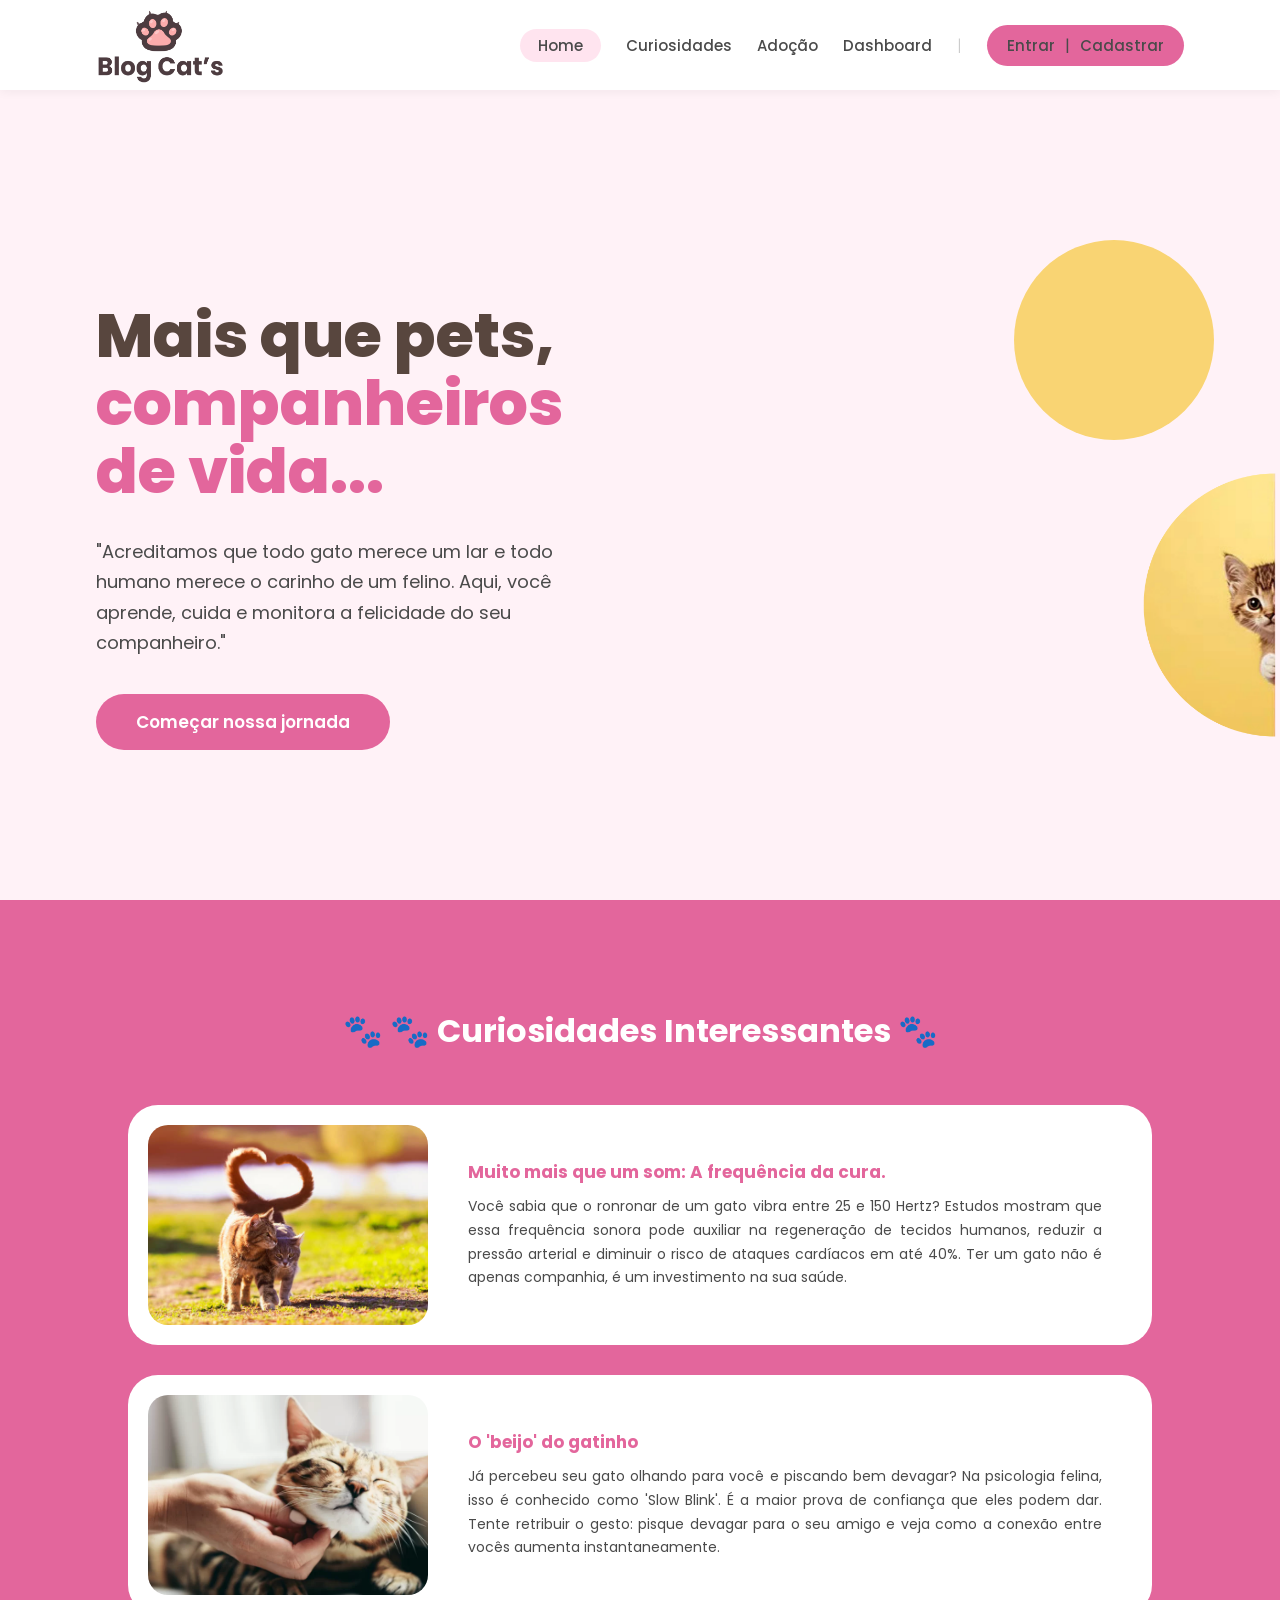
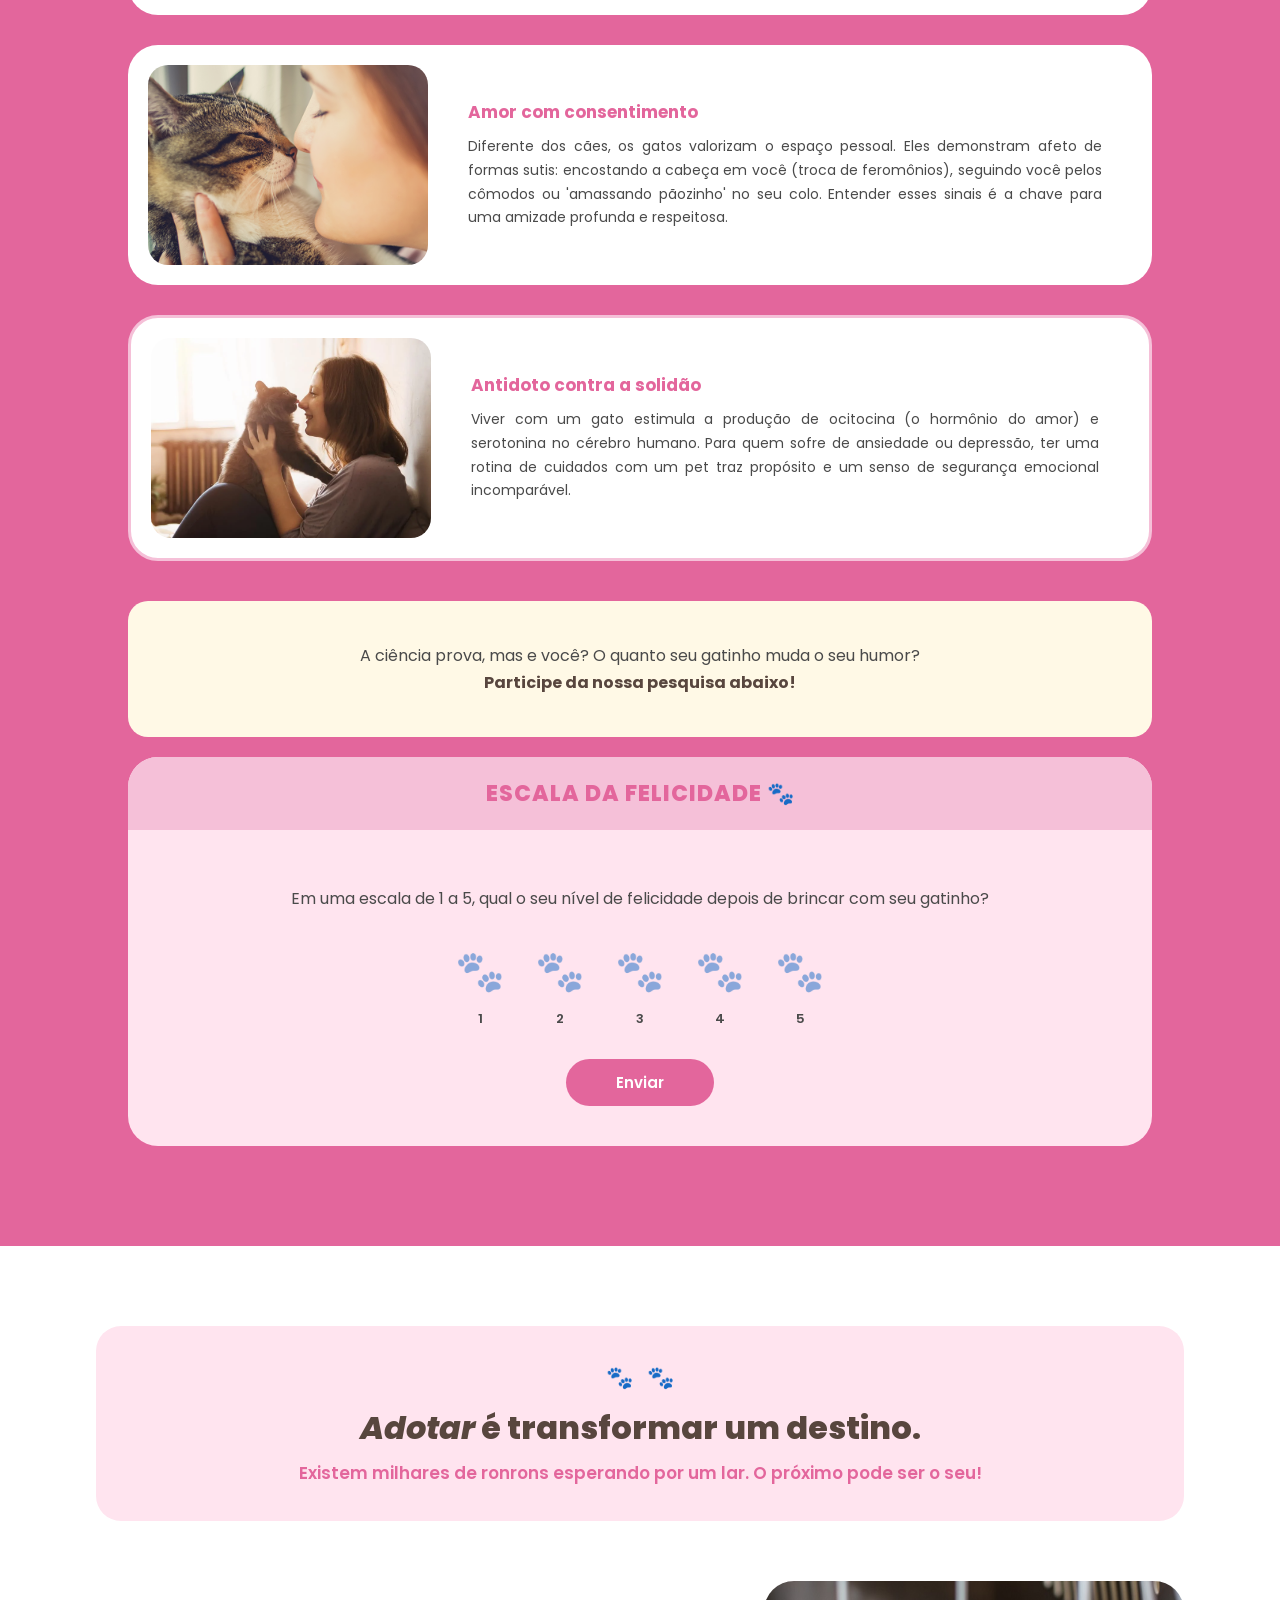
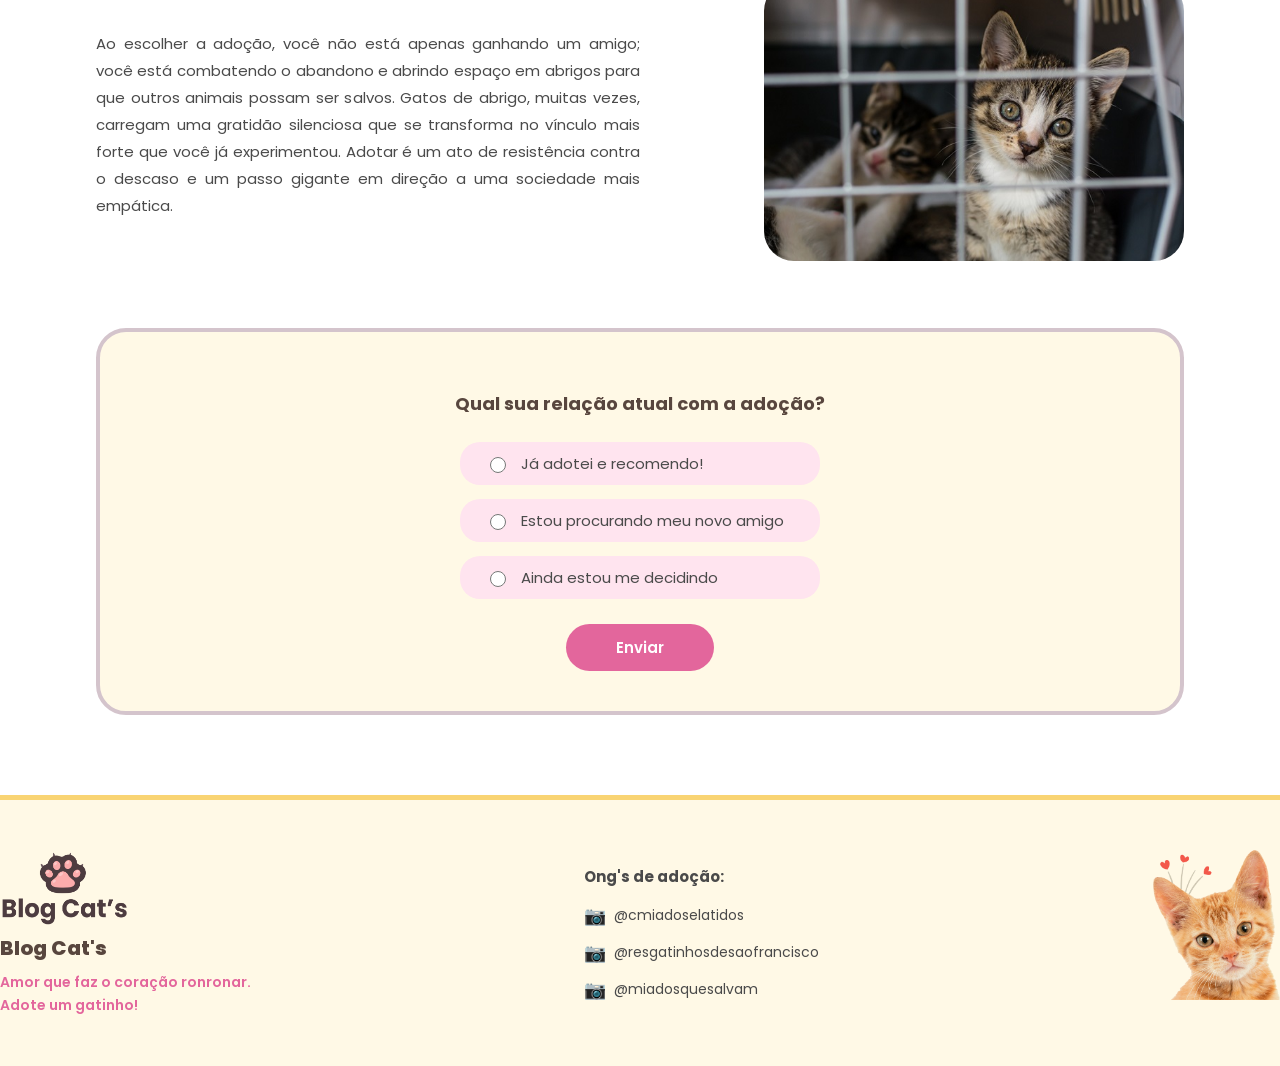
==== public/index.html @ 1c0be002 "Primeira atualização com as páginas funcionando" ====
<!DOCTYPE html>
<html lang="pt-br">
<head>
    <meta charset="UTF-8">
    <meta name="viewport" content="width=device-width, initial-scale=1.0">
    <title>Blog Cat's | Home</title>
    <script src="./js/sessao.js" defer></script>
    <link rel="stylesheet" href="./css/estilo.css">
    <link rel="preconnect" href="https://fonts.googleapis.com">
    <link href="https://fonts.googleapis.com/css2?family=Poppins:wght@300;400;600;800&display=swap" rel="stylesheet">
</head>
<body>

    <div class="header">
        <div class="container">
            <div class="div-logo">
                <img src="./assets/imgs/logo_sem_fundo.png" alt="Logo Patinha" class="logo-img">
                
            </div>
            <ul class="navbar">
                <li><a href="#" class="nav-link ativo">Home</a></li>
                <li><a href="#curiosidades" class="nav-link">Curiosidades</a></li>
                <li><a href="#adocao" class="nav-link">Adoção</a></li>
                <li><a href="dashboard/cards.html">Dashboard</a></li>
                <li class="separador">|</li>
                <li class="btn-grupo-auth">
                    <a href="login.html" class="auth-link">Entrar</a>
                    <span class="auth-divisor">|</span>
                    <a href="cadastro.html" class="auth-link">Cadastrar</a>
                </li>
            </ul>
        </div>
    </div>

    <section class="banner">
        <div class="container main-content">
            <div class="hero-texto">
                <p>Mais que pets, <br><span>companheiros de vida...</span></p>
                <h4>"Acreditamos que todo gato merece um lar e todo humano merece o carinho de um felino. Aqui, você aprende, cuida e monitora a felicidade do seu companheiro."</h4>
                <button class="btn-hero" onclick="window.location.href='cadastro.html'">Começar nossa jornada</button>
            </div>
            <div class="hero-img-container">
                <div class="circulo-amarelo"></div>
                <img src="./assets/imgs/imagem_home.jpg" alt="Gatinho Principal" class="img-gatinho-hero">
                <div class="bolinha-gatinho-pequeno">
                    <img src="./assets/imgs/Design sem nome.png" alt="Gatinho pequeno" class="img-gatinho-pequeno">
                </div>
            </div>
        </div>
    </section>

    <section id="curiosidades" class="section-curiosidades">
        <div class="container-curiosidades">
            <h2 class="titulo-sessao">🐾 🐾 Curiosidades Interessantes 🐾</h2>

            <div class="card-curiosidade">
                <img src="./assets/imgs/istockphoto-1137985887-612x612.jpg" alt="Gato ronronando">
                <div class="texto-card">
                    <h3>Muito mais que um som: A frequência da cura.</h3>
                    <p>Você sabia que o ronronar de um gato vibra entre 25 e 150 Hertz? Estudos mostram que essa frequência sonora pode auxiliar na regeneração de tecidos humanos, reduzir a pressão arterial e diminuir o risco de ataques cardíacos em até 40%. Ter um gato não é apenas companhia, é um investimento na sua saúde.</p>
                </div>
            </div>
            
            <div class="card-curiosidade">
                <img src="./assets/imgs/curiosidades2.webp" alt="Gato piscando devagar">
                <div class="texto-card">
                    <h3>O 'beijo' do gatinho</h3>
                    <p>Já percebeu seu gato olhando para você e piscando bem devagar? Na psicologia felina, isso é conhecido como 'Slow Blink'. É a maior prova de confiança que eles podem dar. Tente retribuir o gesto: pisque devagar para o seu amigo e veja como a conexão entre vocês aumenta instantaneamente.</p>
                </div>
            </div>

            
            <div class="card-curiosidade">
                <img src="./assets/imgs/curiosidades1.png" alt="Gato e pessoa">
                <div class="texto-card">
                    <h3>Amor com consentimento</h3>
                    <p>Diferente dos cães, os gatos valorizam o espaço pessoal. Eles demonstram afeto de formas sutis: encostando a cabeça em você (troca de feromônios), seguindo você pelos cômodos ou 'amassando pãozinho' no seu colo. Entender esses sinais é a chave para uma amizade profunda e respeitosa.</p>
                </div>
            </div>

            <div class="card-curiosidade card-destaque">
                <img src="./assets/imgs/curiosidades3.webp" alt="Pessoa com gato">
                <div class="texto-card">
                    <h3>Antidoto contra a solidão</h3>
                    <p>Viver com um gato estimula a produção de ocitocina (o hormônio do amor) e serotonina no cérebro humano. Para quem sofre de ansiedade ou depressão, ter uma rotina de cuidados com um pet traz propósito e um senso de segurança emocional incomparável.</p>
                </div>
            </div>

            <div class="cta-pesquisa">
                <p>A ciência prova, mas e você? O quanto seu gatinho muda o seu humor?<br>
                <strong>Participe da nossa pesquisa abaixo!</strong></p>
            </div>

            <div class="escala-felicidade">
                <div class="escala-titulo">
                    <h3>ESCALA DA FELICIDADE 🐾</h3>
                </div>
                <div class="escala-corpo">
                    <p>Em uma escala de 1 a 5, qual o seu nível de felicidade depois de brincar com seu gatinho?</p>
                    <div class="patinhas-container">
                        <label class="patinha-label">
                            <input type="radio" name="felicidade" value="1">
                            <span class="patinha-icone">🐾</span>
                            <span class="patinha-num">1</span>
                        </label>
                        <label class="patinha-label">
                            <input type="radio" name="felicidade" value="2">
                            <span class="patinha-icone">🐾</span>
                            <span class="patinha-num">2</span>
                        </label>
                        <label class="patinha-label">
                            <input type="radio" name="felicidade" value="3">
                            <span class="patinha-icone">🐾</span>
                            <span class="patinha-num">3</span>
                        </label>
                        <label class="patinha-label">
                            <input type="radio" name="felicidade" value="4">
                            <span class="patinha-icone">🐾</span>
                            <span class="patinha-num">4</span>
                        </label>
                        <label class="patinha-label">
                            <input type="radio" name="felicidade" value="5">
                            <span class="patinha-icone">🐾</span>
                            <span class="patinha-num">5</span>
                        </label>
                    </div>
                    <button class="btn-enviar">Enviar</button>
                </div>
            </div>

        </div>
    </section>

    <!-- ===== ADOÇÃO ===== -->
    <section id="adocao" class="section-adocao">

        <!-- Box título destaque -->
        <div class="container">
            <div class="box-titulo-adocao">
                <span class="patinha-deco">🐾</span>
                <span class="patinha-deco">🐾</span>
                <h2><em>Adotar</em> é transformar um destino.</h2>
                <p class="subtitulo-adocao">Existem milhares de ronrons esperando por um lar. O próximo pode ser o seu!</p>
            </div>
        </div>

        <!-- Texto + Imagem -->
        <div class="container adocao-flex">
            <div class="texto-adocao">
                <p class="desc-adocao">Ao escolher a adoção, você não está apenas ganhando um amigo; você está combatendo o abandono e abrindo espaço em abrigos para que outros animais possam ser salvos. Gatos de abrigo, muitas vezes, carregam uma gratidão silenciosa que se transforma no vínculo mais forte que você já experimentou. Adotar é um ato de resistência contra o descaso e um passo gigante em direção a uma sociedade mais empática.</p>
            </div>
            <div class="img-adocao">
                <img src="./assets/imgs/img_adocao.jpg" alt="Gatos para adoção">
            </div>
        </div>

        <!-- Box Pesquisa -->
        <div class="container">
            <div class="box-pesquisa">
                <h3>Qual sua relação atual com a adoção?</h3>
                <div class="opcoes-pesquisa">
                    <label><input type="radio" name="adocao" value="ja_adotei"> Já adotei e recomendo!</label>
                    <label><input type="radio" name="adocao" value="procurando"> Estou procurando meu novo amigo</label>
                    <label><input type="radio" name="adocao" value="decidindo"> Ainda estou me decidindo</label>
                </div>
                <button class="btn-enviar">Enviar</button>
            </div>
        </div>

    </section>

    <!-- ===== FOOTER ===== -->
    <footer class="footer">
        <div class="container footer-content">
            <div class="footer-logo">
                <img src="./assets/imgs/logo_sem_fundo.png" alt="Logo Patinha" class="logo-img">
                <h1 class="titulo">Blog Cat's</h1>
                <p class="footer-slogan">Amor que faz o coração ronronar.<br>Adote um gatinho!</p>
            </div>
            <div class="footer-social">
                <p><strong>Ong's de adoção:</strong></p>
                <ul>
                    <li>
                        <span class="icone-ig">📷</span>
                        <a href="#">@cmiadoselatidos</a>
                    </li>
                    <li>
                        <span class="icone-ig">📷</span>
                        <a href="#">@resgatinhosdesaofrancisco</a>
                    </li>
                    <li>
                        <span class="icone-ig">📷</span>
                        <a href="#">@miadosquesalvam</a>
                    </li>
                </ul>
            </div>
            <div class="footer-gato">
                <img src="./assets/imgs/img_footer.webp" alt="Gatinho no footer" class="img-footer-gato">
            </div>
        </div>
    </footer>

    <!-- Script: destaca o item ativo da navbar conforme o scroll -->
    <script>
        const navLinks = document.querySelectorAll('.nav-link');

        // Seções monitoradas
        const secoes = [
            { id: 'curiosidades', link: navLinks[1] },
            { id: 'adocao',       link: navLinks[2] },
        ];

        function atualizarNavAtivo() {
            const scrollY = window.scrollY;
            let ativoAtual = navLinks[0]; // padrão: Home

            secoes.forEach(({ id, link }) => {
                const secao = document.getElementById(id);
                if (secao && scrollY >= secao.offsetTop - 120) {
                    ativoAtual = link;
                }
            });

            navLinks.forEach(link => link.classList.remove('ativo'));
            ativoAtual.classList.add('ativo');
        }

        window.addEventListener('scroll', atualizarNavAtivo);
        atualizarNavAtivo(); // executa ao carregar a página
    </script>

</body>
</html>
---- public/css/estilo.css ----
:root {
    --rosa-forte: #e3669c;
    --rosa-suave: #ffe4ef;
    --rosa-leve: #fff2f7;
    --rosa-medio: #f5c0d8;
    --amarelo: #f9d473;
    --amarelo-suave: #fff9e6;
    --marrom: #58463e;
    --texto: #4a4a4a;
    --branco: #ffffff;
}

* {
    box-sizing: border-box;
}

body {
    margin: 0;
    padding: 0;
    font-family: 'Poppins', sans-serif;
    color: var(--texto);
    background-color: var(--rosa-medio);
    scroll-behavior: smooth;
}

/* ===== CONTAINER ===== */
.container {
    width: 85%;
    margin: auto;
    display: flex;
    justify-content: space-between;
    align-items: center;
}

/* ===== HEADER ===== */
.header {
    background-color: var(--branco);
    height: 90px;
    box-shadow: 0 2px 10px rgba(0, 0, 0, 0.05);
    position: sticky;
    top: 0;
    z-index: 1000;
    display: flex;
    align-items: center;
}

.div-logo {
    display: flex;
    align-items: center;
    gap: 12px;
}

.logo-img {
    height: 75px;
    width: 130px;
}

.titulo {
    color: var(--marrom);
    font-weight: 800;
    font-size: 22px;
    margin: 0;
}

/* Navbar */
.navbar {
    display: flex;
    list-style: none;
    gap: 25px;
    align-items: center;
    margin: 0;
    padding: 0;
}

.navbar a {
    text-decoration: none;
    color: var(--texto);
    font-weight: 500;
    font-size: 15px;
    transition: color 0.2s;
}

.navbar a:hover {
    color: var(--rosa-forte);
}

/* Item ativo (Home) */
.navbar li.agora a,
.navbar li a.ativo {
    background-color: var(--rosa-suave);
    color: var(--texto);
    padding: 6px 18px;
    border-radius: 20px;
}

/* Separador | */
.navbar li.separador {
    color: #ccc;
    font-weight: 300;
}

/* Separador | */
.navbar li.separador {
    color: #ccc;
    font-weight: 300;
}

/* Grupo Entrar | Cadastrar — pílula rosa */
.btn-grupo-auth {
    display: flex;
    align-items: center;
    background-color: var(--rosa-forte);
    border-radius: 25px;
    padding: 8px 20px;
    gap: 10px;
}

/* Botão Cadastrar-se */
.navbar .btn-nav a {
    background-color: var(--rosa-forte);
    color: var(--branco) !important;
    padding: 8px 20px;
    border-radius: 20px;
    font-weight: 600;
    transition: background-color 0.2s;
}

.navbar .btn-nav a:hover {
    background-color: #cf4f88;
}

/* ===== HERO / BANNER ===== */
.banner {
    background-color: var(--rosa-leve);
    min-height: 90vh;
    display: flex;
    align-items: center;
    overflow: visible;
    position: relative;
    overflow-x: hidden;
    position: relative;
}

.main-content {
    gap: 40px;
}

.hero-texto {
    width: 50%;
}

.hero-texto p {
    font-size: 62px;
    font-weight: 800;
    line-height: 1.1;
    color: var(--marrom);
    margin-bottom: 30px;
    
}

.hero-texto span {
    color: var(--rosa-forte);
}

.hero-texto h4 {
    font-weight: 400;
    font-size: 18px;
    line-height: 1.7;
    color: var(--texto);
    margin-bottom: 35px;
}

.btn-hero {
    background-color: var(--rosa-forte);
    color: var(--branco);
    border: none;
    padding: 15px 40px;
    border-radius: 50px;
    font-size: 17px;
    font-weight: 600;
    cursor: pointer;
    font-family: 'Poppins', sans-serif;
    transition: background-color 0.2s, transform 0.2s;
}

.btn-hero:hover {
    background-color: #cf4f88;
    transform: scale(1.03);
}

/* Imagem Hero */
.hero-img-container {
    position: relative;
    width: 70%;
    display: flex;
    justify-content: center;
    align-items: center;
    height: 520px;
    position: relative;
    /* Permite que o gatinho "vaze" para fora do container mas fique preso à borda da tela */
    overflow: visible;
}

/* Foto principal: sem borda, circular */
.img-gatinho-hero {
    width: 500px;
    height: 500px;
    object-fit: cover;
    border-radius: 50%;
    border: none;
    position: relative;
    z-index: 2;
}

/* Círculo amarelo ATRÁS da foto principal */
.circulo-amarelo {
    position: absolute;
    width: 200px;
    height: 200px;
    background-color: var(--amarelo);
    border-radius: 50%;
    /* levemente deslocado para direita/cima para aparecer atrás */
    right: -30px;
    top: 5px;
    z-index: 1;
}

/* Bolinha pequena com o segundo gatinho — canto inferior direito */
.bolinha-gatinho-pequeno {
    position: absolute;
    width: 280px;
    height: 280px;
    overflow: hidden;
    bottom: 10px;
    /* Move metade da largura para fora para criar o efeito meia-lua */
    right: -100px; 
    z-index: 3;
    /* Remova box-shadow e border para evitar que a moldura apareça no corte */
    box-shadow: none; 
}

.img-gatinho-pequeno {
    width: 100%;
    height: 100%;
    /* Garante que a imagem preencha todo o espaço da div */
    object-fit: cover; 
    /* Ajusta a posição da imagem para a esquerda para o rosto do gato aparecer no semicírculo */
    object-position: left center; 
}

/* ===== CURIOSIDADES ===== */
.section-curiosidades {
    padding: 80px 0;
    background-color: var(--rosa-forte);
}

.container-curiosidades {
    width: 80%;
    margin: auto;
}

.titulo-sessao {
    text-align: center;
    color: var(--branco);
    font-size: 32px;
    font-weight: 700;
    margin-bottom: 50px;
}

/* Cards de curiosidade */
.card-curiosidade {
    background: var(--branco);
    border-radius: 30px;
    display: flex;
    align-items: center;
    gap: 0;
    margin-bottom: 30px;
    overflow: hidden;
    padding: 20px;
    gap: 10px;
}

/* Card com borda de destaque (Antidoto) */
.card-destaque {
    border: 3px solid var(--rosa-medio);
}

.card-curiosidade img {
    width: 280px;
    height: 200px;
    border-radius: 20px;
    object-fit: cover;
    flex-shrink: 0;
}

.texto-card {
    padding: 10px 30px;
}

.texto-card h3 {
    color: var(--rosa-forte);
    font-size: 17px;
    margin-top: 0;
    margin-bottom: 10px;
}

.texto-card p {
    font-size: 14px;
    line-height: 1.7;
    text-align: justify;
    margin: 0;
}

/* CTA Pesquisa */
.cta-pesquisa {
    background-color: var(--amarelo-suave);
    border-radius: 20px;
    padding: 25px 40px;
    text-align: center;
    margin: 40px 0 20px;
    font-size: 16px;
    line-height: 1.7;
    color: var(--texto);
}

.cta-pesquisa strong {
    color: var(--marrom);
}

/* Escala da Felicidade */
.escala-felicidade {
    background-color: var(--rosa-suave);
    border-radius: 30px;
    overflow: hidden;
    margin-bottom: 20px;
}

.escala-titulo {
    background-color: var(--rosa-medio);
    padding: 20px;
    text-align: center;
}

.escala-titulo h3 {
    margin: 0;
    font-size: 22px;
    font-weight: 800;
    color: var(--rosa-forte);
    letter-spacing: 1px;
}

.escala-corpo {
    padding: 40px;
    text-align: center;
}

.escala-corpo p {
    font-size: 16px;
    margin-bottom: 30px;
    color: var(--texto);
}

/* Patinhas de votação */
.patinhas-container {
    display: flex;
    justify-content: center;
    gap: 30px;
    margin-bottom: 30px;
}

.patinha-label {
    display: flex;
    flex-direction: column;
    align-items: center;
    cursor: pointer;
    gap: 8px;
}

.patinha-label input[type="radio"] {
    display: none;
}

.patinha-icone {
    font-size: 40px;
    opacity: 0.5;
    transition: opacity 0.2s, transform 0.2s;
}

.patinha-label input[type="radio"]:checked + .patinha-icone {
    opacity: 1;
    transform: scale(1.2);
}

.patinha-label:hover .patinha-icone {
    opacity: 0.85;
    transform: scale(1.1);
}

.patinha-num {
    font-size: 13px;
    font-weight: 600;
    color: var(--texto);
}

/* ===== BOTÃO ENVIAR (geral) ===== */
.btn-enviar {
    background-color: var(--rosa-forte);
    color: var(--branco);
    border: none;
    padding: 12px 50px;
    border-radius: 25px;
    font-weight: 600;
    font-size: 15px;
    font-family: 'Poppins', sans-serif;
    cursor: pointer;
    transition: background-color 0.2s, transform 0.2s;
}

.btn-enviar:hover {
    background-color: #cf4f88;
    transform: scale(1.03);
}

/* ===== ADOÇÃO ===== */
.section-adocao {
    padding: 80px 0;
    background-color: var(--branco);
}

/* Box título destaque */
.box-titulo-adocao {
    background-color: var(--rosa-suave);
    border-radius: 25px;
    padding: 35px 50px;
    text-align: center;
    width: 100%;
    margin-bottom: 60px;
    position: relative;
}

.patinha-deco {
    font-size: 22px;
    margin: 0 5px;
}

.box-titulo-adocao h2 {
    font-size: 32px;
    font-weight: 800;
    color: var(--marrom);
    margin: 10px 0 8px;
}

.box-titulo-adocao h2 em {
    font-style: italic;
}

.subtitulo-adocao {
    color: var(--rosa-forte);
    font-weight: 600;
    font-size: 17px;
    margin: 0;
}

/* Flex texto + imagem */
.adocao-flex {
    gap: 60px;
    margin-bottom: 60px;
    align-items: center;
}

.texto-adocao {
    width: 50%;
}

.desc-adocao {
    font-size: 15px;
    line-height: 1.8;
    text-align: justify;
    margin: 0;
}

.img-adocao img {
    width: 420px;
    border-radius: 30px;
    object-fit: cover;
}

/* Box pesquisa (Qual sua relação com adoção) */
.box-pesquisa {
    background-color: var(--amarelo-suave);
    border: 4px solid #d4c4cc;
    border-radius: 30px;
    padding: 40px 60px;
    width: 100%;
    text-align: center;
}

.box-pesquisa h3 {
    font-size: 18px;
    font-weight: 700;
    color: var(--marrom);
    margin-bottom: 25px;
}

.opcoes-pesquisa {
    display: flex;
    flex-direction: column;
    align-items: flex-start;
    width: fit-content;
    margin: 0 auto 25px;
    gap: 14px;
}

.opcoes-pesquisa label {
    display: flex;
    align-items: center;
    gap: 12px;
    font-size: 15px;
    cursor: pointer;
    background-color: var(--rosa-suave);
    padding: 10px 25px;
    border-radius: 20px;
    width: 360px;
    transition: background-color 0.2s;
}

.opcoes-pesquisa label:hover {
    background-color: var(--rosa-medio);
}

.opcoes-pesquisa input[type="radio"] {
    accent-color: var(--rosa-forte);
    width: 16px;
    height: 16px;
}

/* ===== FOOTER ===== */
.footer {
    background-color: var(--amarelo-suave);
    padding: 50px 0;
    border-top: 5px solid var(--amarelo);
}

.footer-content {
    align-items: flex-start;
    gap: 40px;
    width: 100%;
}

.footer-logo {
    display: flex;
    flex-direction: column;
    gap: 8px;
}

.footer-logo .titulo {
    font-size: 20px;
}

.footer-slogan {
    color: var(--rosa-forte);
    font-weight: 600;
    font-size: 14px;
    margin: 0;
    line-height: 1.6;
}

.footer-social p {
    font-weight: 700;
    margin-bottom: 14px;
    font-size: 15px;
}

.footer-social ul {
    list-style: none;
    padding: 0;
    margin: 0;
    display: flex;
    flex-direction: column;
    gap: 10px;
}

.footer-social ul li {
    display: flex;
    align-items: center;
    gap: 8px;
    font-size: 14px;
}

.footer-social ul li a {
    text-decoration: none;
    color: var(--texto);
    transition: color 0.2s;
}

.footer-social ul li a:hover {
    color: var(--rosa-forte);
}

.icone-ig {
    font-size: 18px;
}

/* Imagem do gatinho no footer */
.footer-gato {
    display: flex;
    align-items: flex-end;
}

.img-footer-gato {
    height: 150px;
    object-fit: contain;
}



/* ===== ESTILIZAÇÃO LOGIN / CADASTRO ===== */

.body-auth {
    background-image: linear-gradient(rgba(0, 0, 0, 0.3), rgba(0, 0, 0, 0.3)), url('../assets/imgs/fundo_cadastro.png'); /* Sua imagem de fundo com patinhas */
    background-size: cover;
    display: flex;
    justify-content: center;
    align-items: center;
    min-height: 100vh;
}

.card-auth {
    background-color: rgba(255, 255, 255, 0.95);
    width: 600px;
    padding: 40px;
    border-radius: 40px;
    box-shadow: 0 10px 25px rgba(0,0,0,0.1);
    text-align: center;
}

.logo-auth {
    display: flex;
    flex-direction: column;
    align-items: center;
    gap: 5px;
    margin-bottom: 20px;
}

.logo-auth img { 
    height: 90px;
    width: 150px; 
}
.logo-auth h1 { font-size: 20px; color: var(--marrom); margin: 0; }

.card-auth h2 {
    color: var (--marrom);
    font-size: 29px;
    margin-bottom: 30px;
}

.formulario {
    display: flex;
    flex-direction: column;
    gap: 15px;
    text-align: left;
}

.campo {
    display: flex;
    flex-direction: column;
    gap: 5px;
}

.campo span {
    font-weight: 600;
    color: var(--marrom);
    margin-left: 10px;
}

.campo input {
    background-color: var(--rosa-suave);
    border: none;
    padding: 12px 20px;
    border-radius: 15px;
    font-family: 'Poppins', sans-serif;
    outline: none;
}

.linha-dupla {
    display: flex;
    gap: 20px;
}

.linha-dupla .campo { width: 50%; }

.pergunta-pet {
    margin-top: 20px;
    display: flex;
    justify-content: space-between;
    align-items: center;
    background-color: var(--branco);
    padding: 10px 20px;
    border-radius: 20px;
}

.opcoes-radio {
    display: flex;
    gap: 20px;
}

.opcoes-radio label {
    cursor: pointer;
    display: flex;
    align-items: center;
    gap: 5px;
}

.acoes-auth {
    margin-top: 30px;
}

.acoes-auth a {
    color: var(--marrom);
    font-weight: 600;
    text-decoration: underline;
}


/* Posicionamento dos botões lado a lado */
.botoes-fluxo {
    display: flex;
    justify-content: center;
    align-items: center;
    gap: 15px;
    margin-bottom: 15px;
}

/* Estilo do botão voltar */
.btn-voltar {
    background-color: var(--rosa-medio);
    color: var(--marrom);
    border: none;
    padding: 12px 30px;
    border-radius: 25px;
    font-weight: 600;
    cursor: pointer;
    font-family: 'Poppins', sans-serif;
    transition: 0.2s;
}

.btn-voltar:hover {
    background-color: var(--rosa-suave);
}

#etapa_pet .formulario {
    position: relative;
    padding-bottom: 20px; /* Espaço extra no final para não embolar com botões */
}


/* ===== LOGIN ===== */

.body-login {
    min-height: 100vh;
    background-image: linear-gradient(rgba(0, 0, 0, 0.2), rgba(0, 0, 0, 0.2)), url('../assets/imgs/fundo_login2.jpg'); /* Sua imagem de fundo com patinhas */
    background-size: cover;
    background-position: center;
    display: flex;
    align-items: center;
}

/* CONTAINER */
.container-login {
    width: 100%;
    display: flex;
    justify-content: flex-end;
    padding-right: 130px;
}

/* CARD LOGIN */
.card-login {
    width: 480px;
    background-color: var(--rosa-leve);
    border-radius: 30px;
    padding: 40px;
    display: flex;
    flex-direction: column;
    gap: 15px;
    margin-top: 8px;

}

/* TÍTULO */
.card-login h2 {
    color: var(--marrom);
    font-size: 34px;
    font-weight: 700; 
    text-align: center;
    margin-top: 4px;
}

/* BOTÃO */
.btn-login {
    width: 200px;
    height: 55px;
    border: none;
    border-radius: 18px;
    background-color: var(--rosa-forte);
    color: white;
    font-size: 22px;
    font-weight: 600;
    cursor: pointer;
    align-self: center;
    margin-top: 10px;
    transition: 0.3s;
}

.btn-login:hover {
    transform: scale(1.05);
}

/* MENSAGEM */
#mensagem {
    text-align: center;
    font-size: 16px;
    font-weight: 500;
}
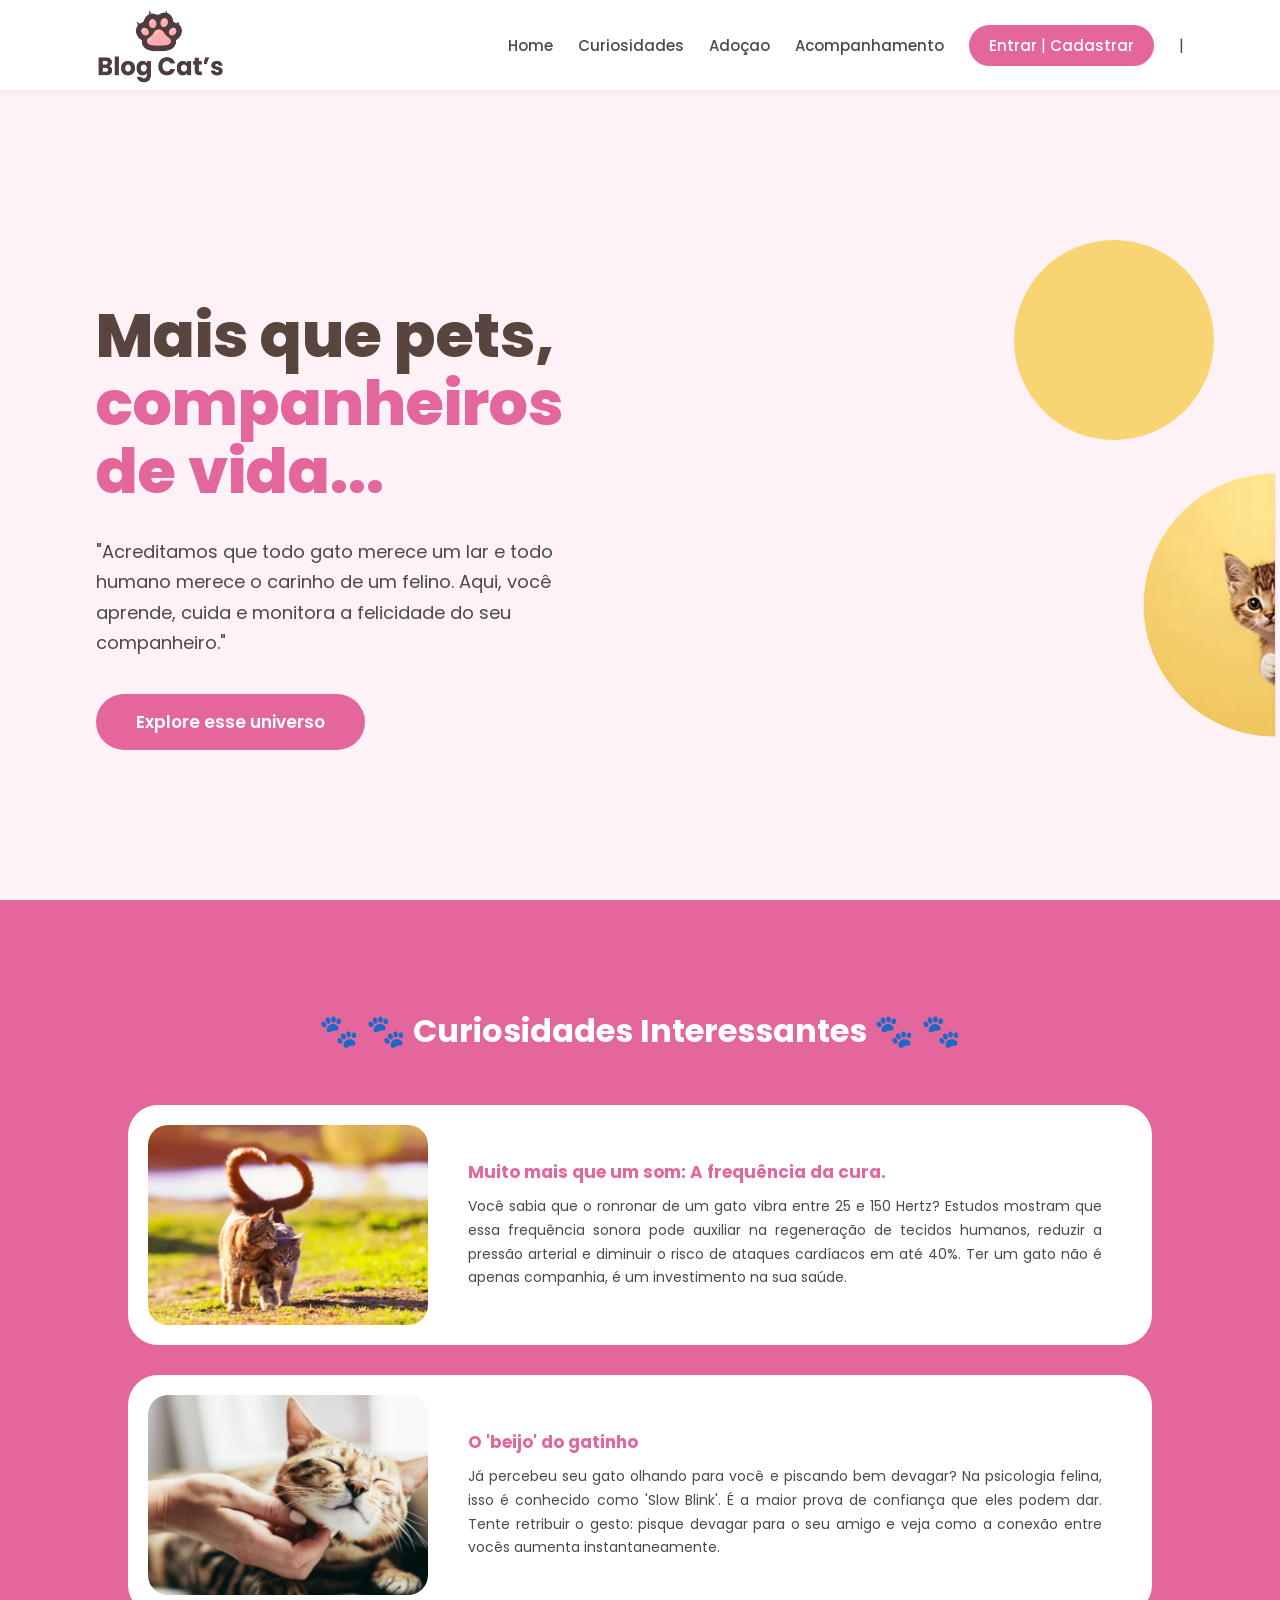
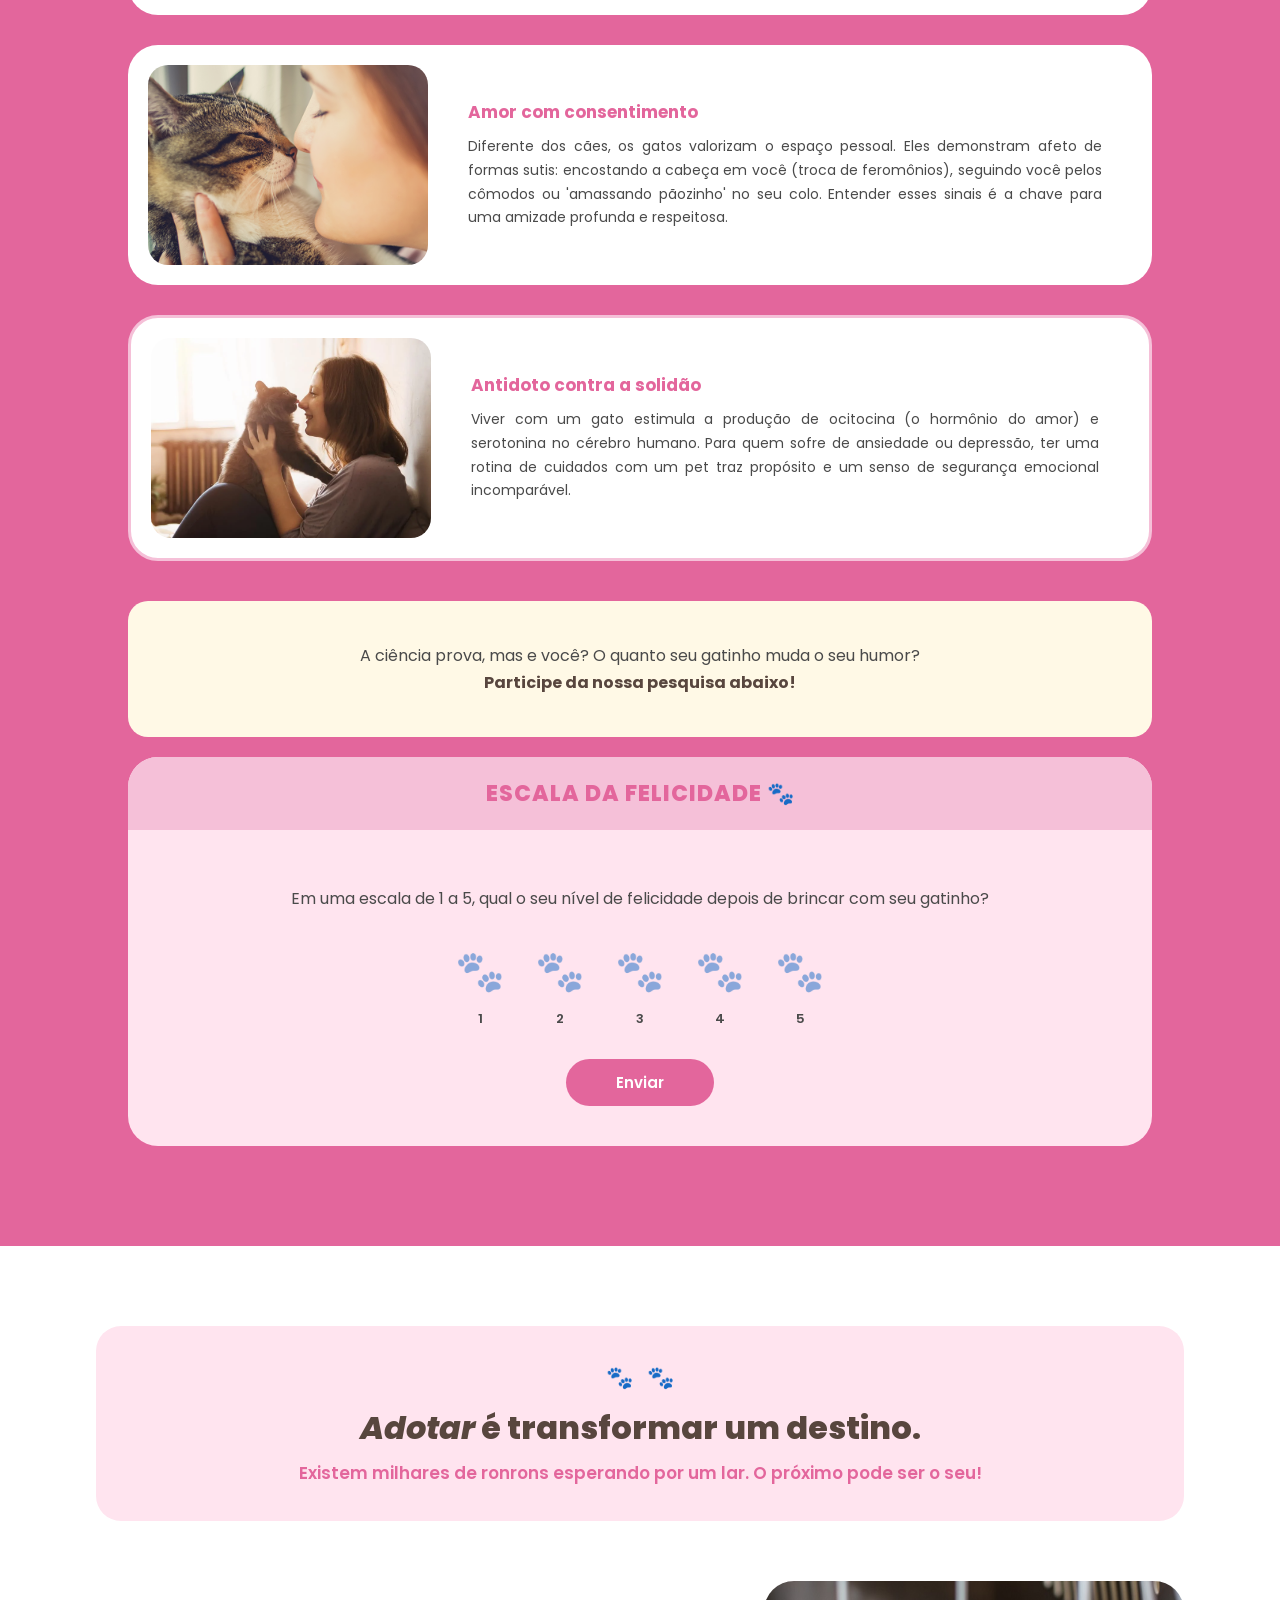
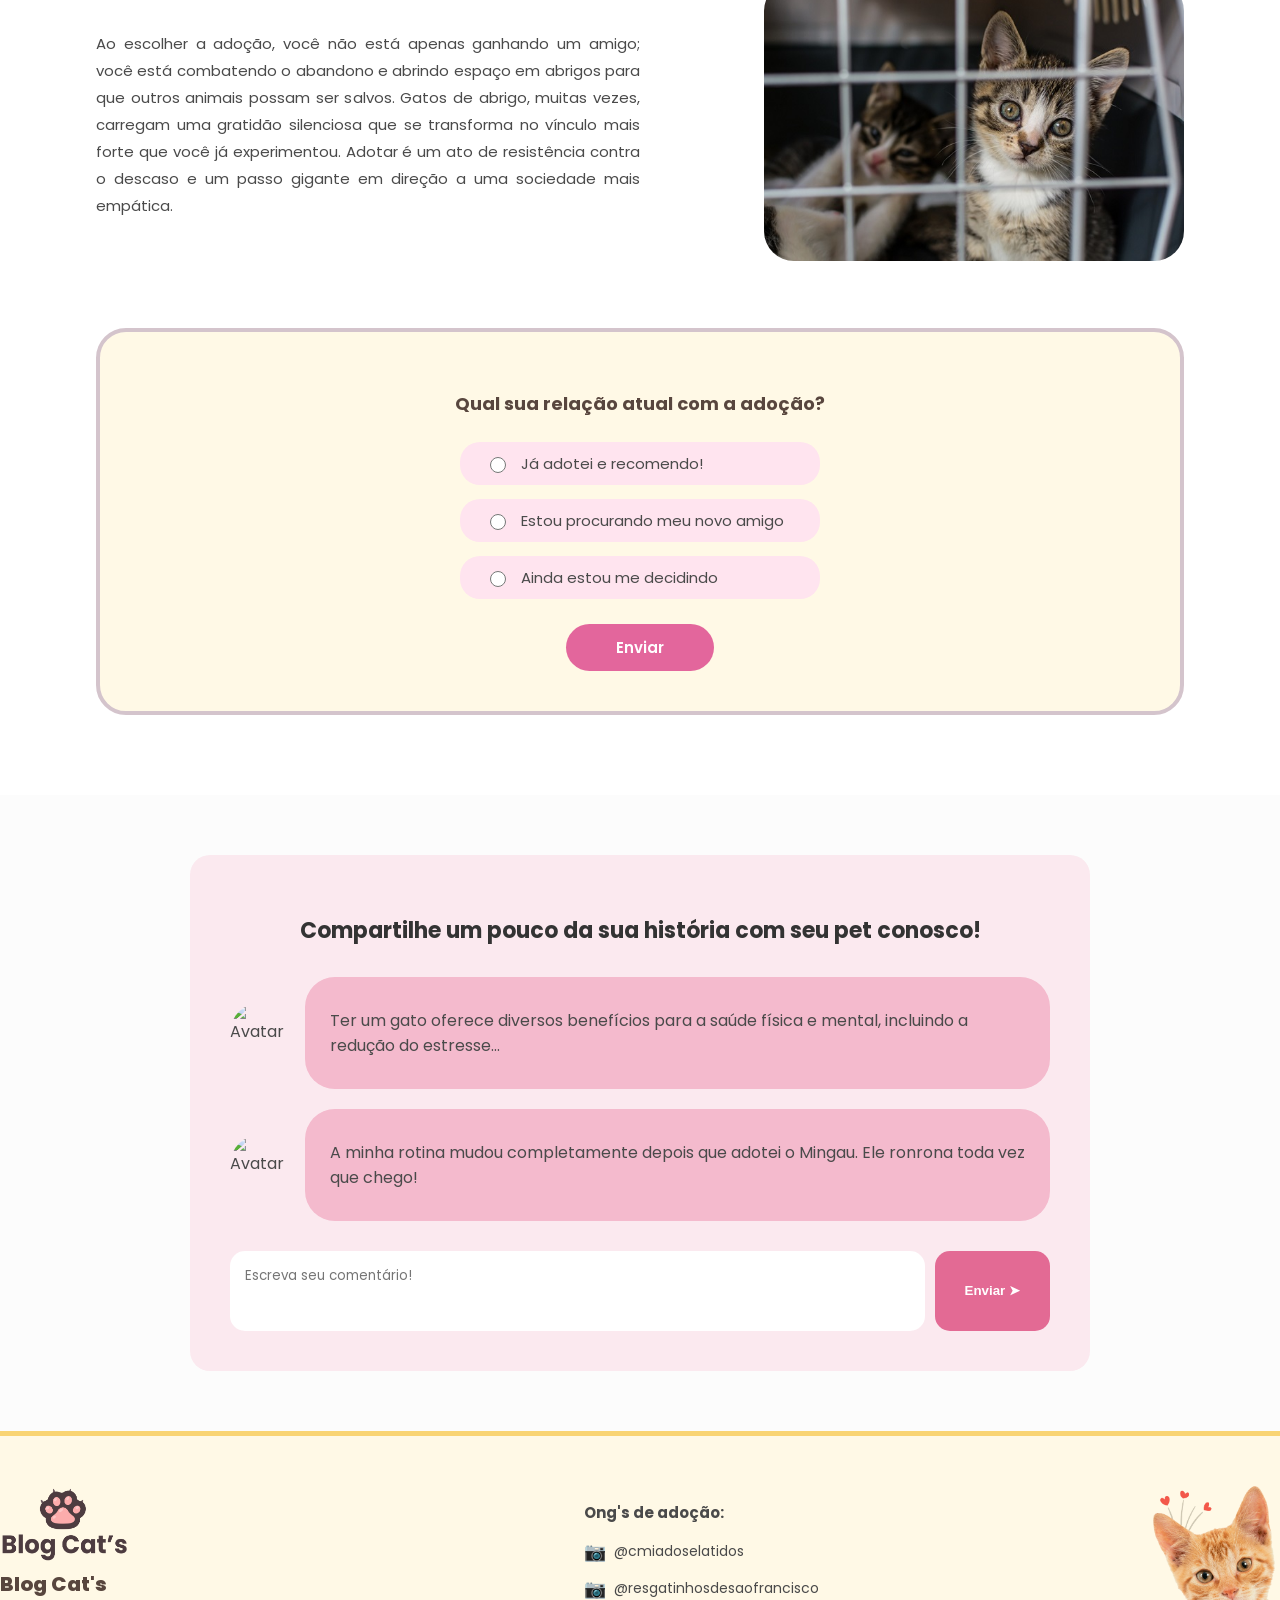
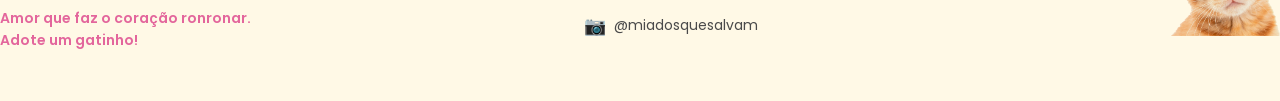
==== commit b1ff5951: "Atualização do projeto, com incerção no banco de dados" ====
--- a/public/index.html
+++ b/public/index.html
@@ -1,5 +1,6 @@
 <!DOCTYPE html>
 <html lang="pt-br">
+
 <head>
     <meta charset="UTF-8">
     <meta name="viewport" content="width=device-width, initial-scale=1.0">
@@ -9,24 +10,28 @@
     <link rel="preconnect" href="https://fonts.googleapis.com">
     <link href="https://fonts.googleapis.com/css2?family=Poppins:wght@300;400;600;800&display=swap" rel="stylesheet">
 </head>
+
 <body>
 
     <div class="header">
         <div class="container">
             <div class="div-logo">
                 <img src="./assets/imgs/logo_sem_fundo.png" alt="Logo Patinha" class="logo-img">
-                
             </div>
             <ul class="navbar">
-                <li><a href="#" class="nav-link ativo">Home</a></li>
-                <li><a href="#curiosidades" class="nav-link">Curiosidades</a></li>
-                <li><a href="#adocao" class="nav-link">Adoção</a></li>
-                <li><a href="dashboard/cards.html">Dashboard</a></li>
-                <li class="separador">|</li>
-                <li class="btn-grupo-auth">
-                    <a href="login.html" class="auth-link">Entrar</a>
-                    <span class="auth-divisor">|</span>
-                    <a href="cadastro.html" class="auth-link">Cadastrar</a>
+                <li><a href="index.html" class="agora">Home</a></li>
+                <li><a href="#">Curiosidades</a></li>
+                <li><a href="#">Adoçao</a></li>
+                <li><a href="#">Acompanhamento</a></li>
+                <li id="li_deslogado" class="btn-grupo-auth">
+                    <a href="login.html">Entrar</a>
+                    <span>|</span>
+                    <a href="cadastro.html">Cadastrar</a>
+                </li>
+                    <span>|</span>
+                <li id="li_logado" class="texto-logado" style="display: none;">
+                    <span>Olá, <b id="b_usuario"></b>!</span>
+                    
                 </li>
             </ul>
         </div>
@@ -36,8 +41,9 @@
         <div class="container main-content">
             <div class="hero-texto">
                 <p>Mais que pets, <br><span>companheiros de vida...</span></p>
-                <h4>"Acreditamos que todo gato merece um lar e todo humano merece o carinho de um felino. Aqui, você aprende, cuida e monitora a felicidade do seu companheiro."</h4>
-                <button class="btn-hero" onclick="window.location.href='cadastro.html'">Começar nossa jornada</button>
+                <h4>"Acreditamos que todo gato merece um lar e todo humano merece o carinho de um felino. Aqui, você
+                    aprende, cuida e monitora a felicidade do seu companheiro."</h4>
+                <button class="btn-hero" onclick="window.location.href='cadastro.html'">Explore esse universo</button>
             </div>
             <div class="hero-img-container">
                 <div class="circulo-amarelo"></div>
@@ -51,30 +57,39 @@
 
     <section id="curiosidades" class="section-curiosidades">
         <div class="container-curiosidades">
-            <h2 class="titulo-sessao">🐾 🐾 Curiosidades Interessantes 🐾</h2>
+            <h2 class="titulo-sessao">🐾 🐾 Curiosidades Interessantes 🐾 🐾</h2>
 
             <div class="card-curiosidade">
                 <img src="./assets/imgs/istockphoto-1137985887-612x612.jpg" alt="Gato ronronando">
                 <div class="texto-card">
                     <h3>Muito mais que um som: A frequência da cura.</h3>
-                    <p>Você sabia que o ronronar de um gato vibra entre 25 e 150 Hertz? Estudos mostram que essa frequência sonora pode auxiliar na regeneração de tecidos humanos, reduzir a pressão arterial e diminuir o risco de ataques cardíacos em até 40%. Ter um gato não é apenas companhia, é um investimento na sua saúde.</p>
-                </div>
-            </div>
-            
+                    <p>Você sabia que o ronronar de um gato vibra entre 25 e 150 Hertz? Estudos mostram que essa
+                        frequência sonora pode auxiliar na regeneração de tecidos humanos, reduzir a pressão arterial e
+                        diminuir o risco de ataques cardíacos em até 40%. Ter um gato não é apenas companhia, é um
+                        investimento na sua saúde.</p>
+                </div>
+            </div>
+
             <div class="card-curiosidade">
                 <img src="./assets/imgs/curiosidades2.webp" alt="Gato piscando devagar">
                 <div class="texto-card">
                     <h3>O 'beijo' do gatinho</h3>
-                    <p>Já percebeu seu gato olhando para você e piscando bem devagar? Na psicologia felina, isso é conhecido como 'Slow Blink'. É a maior prova de confiança que eles podem dar. Tente retribuir o gesto: pisque devagar para o seu amigo e veja como a conexão entre vocês aumenta instantaneamente.</p>
-                </div>
-            </div>
-
-            
+                    <p>Já percebeu seu gato olhando para você e piscando bem devagar? Na psicologia felina, isso é
+                        conhecido como 'Slow Blink'. É a maior prova de confiança que eles podem dar. Tente retribuir o
+                        gesto: pisque devagar para o seu amigo e veja como a conexão entre vocês aumenta
+                        instantaneamente.</p>
+                </div>
+            </div>
+
+
             <div class="card-curiosidade">
                 <img src="./assets/imgs/curiosidades1.png" alt="Gato e pessoa">
                 <div class="texto-card">
                     <h3>Amor com consentimento</h3>
-                    <p>Diferente dos cães, os gatos valorizam o espaço pessoal. Eles demonstram afeto de formas sutis: encostando a cabeça em você (troca de feromônios), seguindo você pelos cômodos ou 'amassando pãozinho' no seu colo. Entender esses sinais é a chave para uma amizade profunda e respeitosa.</p>
+                    <p>Diferente dos cães, os gatos valorizam o espaço pessoal. Eles demonstram afeto de formas sutis:
+                        encostando a cabeça em você (troca de feromônios), seguindo você pelos cômodos ou 'amassando
+                        pãozinho' no seu colo. Entender esses sinais é a chave para uma amizade profunda e respeitosa.
+                    </p>
                 </div>
             </div>
 
@@ -82,13 +97,16 @@
                 <img src="./assets/imgs/curiosidades3.webp" alt="Pessoa com gato">
                 <div class="texto-card">
                     <h3>Antidoto contra a solidão</h3>
-                    <p>Viver com um gato estimula a produção de ocitocina (o hormônio do amor) e serotonina no cérebro humano. Para quem sofre de ansiedade ou depressão, ter uma rotina de cuidados com um pet traz propósito e um senso de segurança emocional incomparável.</p>
+                    <p>Viver com um gato estimula a produção de ocitocina (o hormônio do amor) e serotonina no cérebro
+                        humano. Para quem sofre de ansiedade ou depressão, ter uma rotina de cuidados com um pet traz
+                        propósito e um senso de segurança emocional incomparável.</p>
                 </div>
             </div>
 
             <div class="cta-pesquisa">
                 <p>A ciência prova, mas e você? O quanto seu gatinho muda o seu humor?<br>
-                <strong>Participe da nossa pesquisa abaixo!</strong></p>
+                    <strong>Participe da nossa pesquisa abaixo!</strong>
+                </p>
             </div>
 
             <div class="escala-felicidade">
@@ -140,14 +158,19 @@
                 <span class="patinha-deco">🐾</span>
                 <span class="patinha-deco">🐾</span>
                 <h2><em>Adotar</em> é transformar um destino.</h2>
-                <p class="subtitulo-adocao">Existem milhares de ronrons esperando por um lar. O próximo pode ser o seu!</p>
+                <p class="subtitulo-adocao">Existem milhares de ronrons esperando por um lar. O próximo pode ser o seu!
+                </p>
             </div>
         </div>
 
         <!-- Texto + Imagem -->
         <div class="container adocao-flex">
             <div class="texto-adocao">
-                <p class="desc-adocao">Ao escolher a adoção, você não está apenas ganhando um amigo; você está combatendo o abandono e abrindo espaço em abrigos para que outros animais possam ser salvos. Gatos de abrigo, muitas vezes, carregam uma gratidão silenciosa que se transforma no vínculo mais forte que você já experimentou. Adotar é um ato de resistência contra o descaso e um passo gigante em direção a uma sociedade mais empática.</p>
+                <p class="desc-adocao">Ao escolher a adoção, você não está apenas ganhando um amigo; você está
+                    combatendo o abandono e abrindo espaço em abrigos para que outros animais possam ser salvos. Gatos
+                    de abrigo, muitas vezes, carregam uma gratidão silenciosa que se transforma no vínculo mais forte
+                    que você já experimentou. Adotar é um ato de resistência contra o descaso e um passo gigante em
+                    direção a uma sociedade mais empática.</p>
             </div>
             <div class="img-adocao">
                 <img src="./assets/imgs/img_adocao.jpg" alt="Gatos para adoção">
@@ -167,6 +190,38 @@
             </div>
         </div>
 
+    </section>
+
+    <section id="comentarios" class="section-comentarios">
+        <div class="container">
+            <div class="box-comentarios">
+                <h2>Compartilhe um pouco da sua história com seu pet conosco!</h2>
+
+                <div id="feed_comentarios" class="feed-comentarios">
+                    <div class="comentario-item">
+                        <img src="./assets/imgs/avatar_f.png" alt="Avatar" class="avatar-comment">
+                        <div class="texto-comentario">
+                            <p>Ter um gato oferece diversos benefícios para a saúde física e mental, incluindo a redução
+                                do estresse...</p>
+                        </div>
+                    </div>
+                    <div class="comentario-item">
+                        <img src="./assets/imgs/avatar_m.png" alt="Avatar" class="avatar-comment">
+                        <div class="texto-comentario">
+                            <p>A minha rotina mudou completamente depois que adotei o Mingau. Ele ronrona toda vez que
+                                chego!</p>
+                        </div>
+                    </div>
+                </div>
+
+                <div class="publicar-comentario">
+                    <textarea id="textarea_comentario" placeholder="Escreva seu comentário!"></textarea>
+                    <button class="btn-enviar-comentario" onclick="publicar()">
+                        Enviar <span class="setinha">➤</span>
+                    </button>
+                </div>
+            </div>
+        </div>
     </section>
 
     <!-- ===== FOOTER ===== -->
@@ -207,7 +262,7 @@
         // Seções monitoradas
         const secoes = [
             { id: 'curiosidades', link: navLinks[1] },
-            { id: 'adocao',       link: navLinks[2] },
+            { id: 'adocao', link: navLinks[2] },
         ];
 
         function atualizarNavAtivo() {
@@ -225,9 +280,54 @@
             ativoAtual.classList.add('ativo');
         }
 
+        // 1. Criamos a função
+        function verificarSessao() {
+            // 2. Tentamos ler o nome que salvamos no login
+            var nome = sessionStorage.NOME_USUARIO;
+            var email = sessionStorage.EMAIL_USUARIO;
+
+            // 3. Pegamos as "caixas" do HTML pelos IDs que criamos no Passo 1
+            var liDeslogado = document.getElementById("li_deslogado");
+            var liLogado = document.getElementById("li_logado");
+            var b_usuario = document.getElementById("b_usuario");
+
+            // 4. A Lógica: Se o nome existir (pessoa logou)...
+            if (email != null && nome != null) {
+                if (liDeslogado) liDeslogado.style.display = "none";
+                if (liLogado) liLogado.style.display = "flex"; // Use flex para manter o alinhamento rosa
+                if (b_usuario) b_usuario.innerHTML = nome ;
+            } else {
+                if (liDeslogado) liDeslogado.style.display = "block";
+                if (liLogado) liLogado.style.display = "none";
+            }
+        }
+
+        verificarSessao();
+
+        function publicar() {
+            var idUsuario = sessionStorage.ID_USUARIO; // Variável padrão do web-data-viz
+            var comentario = textarea_comentario.value;
+
+            if (comentario == "") {
+                alert("Escreva um comentário para enviar!");
+                return;
+            }
+
+            if (idUsuario == undefined) {
+                alert("Você precisa estar logado para comentar! Redirecionando para o cadastro...");
+                window.location.href = "cadastro.html";
+                return;
+            }
+
+            // Se estiver logado e houver texto:
+            alert("Comentário enviado com sucesso! (Aqui faremos o INSERT no banco depois)");
+            textarea_comentario.value = "";
+        }
+
         window.addEventListener('scroll', atualizarNavAtivo);
         atualizarNavAtivo(); // executa ao carregar a página
     </script>
 
 </body>
-</html>
+
+</html>
--- a/public/css/estilo.css
+++ b/public/css/estilo.css
@@ -113,6 +113,26 @@
     border-radius: 25px;
     padding: 8px 20px;
     gap: 10px;
+    color: var(--branco) !important; /* Força o texto dentro da pílula a ser branco */
+}
+
+/* Garante que os links dentro da pílula também fiquem brancos e sem sublinhado */
+.btn-grupo-auth a {
+    color: var(--branco) !important;
+}
+
+/* Estilo para a frase Olá, Usuário */
+.texto-logado {
+    color: #5D4037; /* Um tom de marrom escuro/café */
+    font-weight: 500;
+    font-size: 16px;
+    margin-right: 15px;
+}
+
+#li_logado {
+    display: none; /* O JS vai mudar para flex ou block */
+    align-items: center;
+    list-style: none;
 }
 
 /* Botão Cadastrar-se */
@@ -820,4 +840,78 @@
     text-align: center;
     font-size: 16px;
     font-weight: 500;
+    
+}
+
+
+/* PÁGINA DE COMENTÁRIOS */
+.section-comentarios {
+    padding: 60px 0;
+    background-color: #fcfcfc;
+}
+
+.box-comentarios {
+    background-color: #fbe9ef; /* Rosa clarinho do protótipo */
+    padding: 40px;
+    border-radius: 20px;
+    max-width: 900px;
+    margin: 0 auto;
+}
+
+.box-comentarios h2 {
+    text-align: center;
+    color: #333;
+    margin-bottom: 30px;
+    font-size: 22px;
+}
+
+.comentario-item {
+    display: flex;
+    align-items: center;
+    gap: 15px;
+    margin-bottom: 20px;
+}
+
+.avatar-comment {
+    width: 60px;
+    height: 60px;
+    border-radius: 50%;
+}
+
+.texto-comentario {
+    background-color: #f4bacd; /* Tom de rosa mais forte para o balão */
+    padding: 15px 25px;
+    border-radius: 30px;
+    flex: 1;
+}
+
+.publicar-comentario {
+    margin-top: 30px;
+    display: flex;
+    gap: 10px;
+}
+
+.publicar-comentario textarea {
+    flex: 1;
+    height: 80px;
+    border-radius: 15px;
+    border: none;
+    padding: 15px;
+    font-family: 'Poppins', sans-serif;
+    resize: none;
+}
+
+.btn-enviar-comentario {
+    background-color: #e36a94;
+    color: white;
+    border: none;
+    padding: 0 30px;
+    border-radius: 15px;
+    cursor: pointer;
+    font-weight: bold;
+    transition: 0.3s;
+}
+
+.btn-enviar-comentario:hover {
+    background-color: #c54b75;
 }
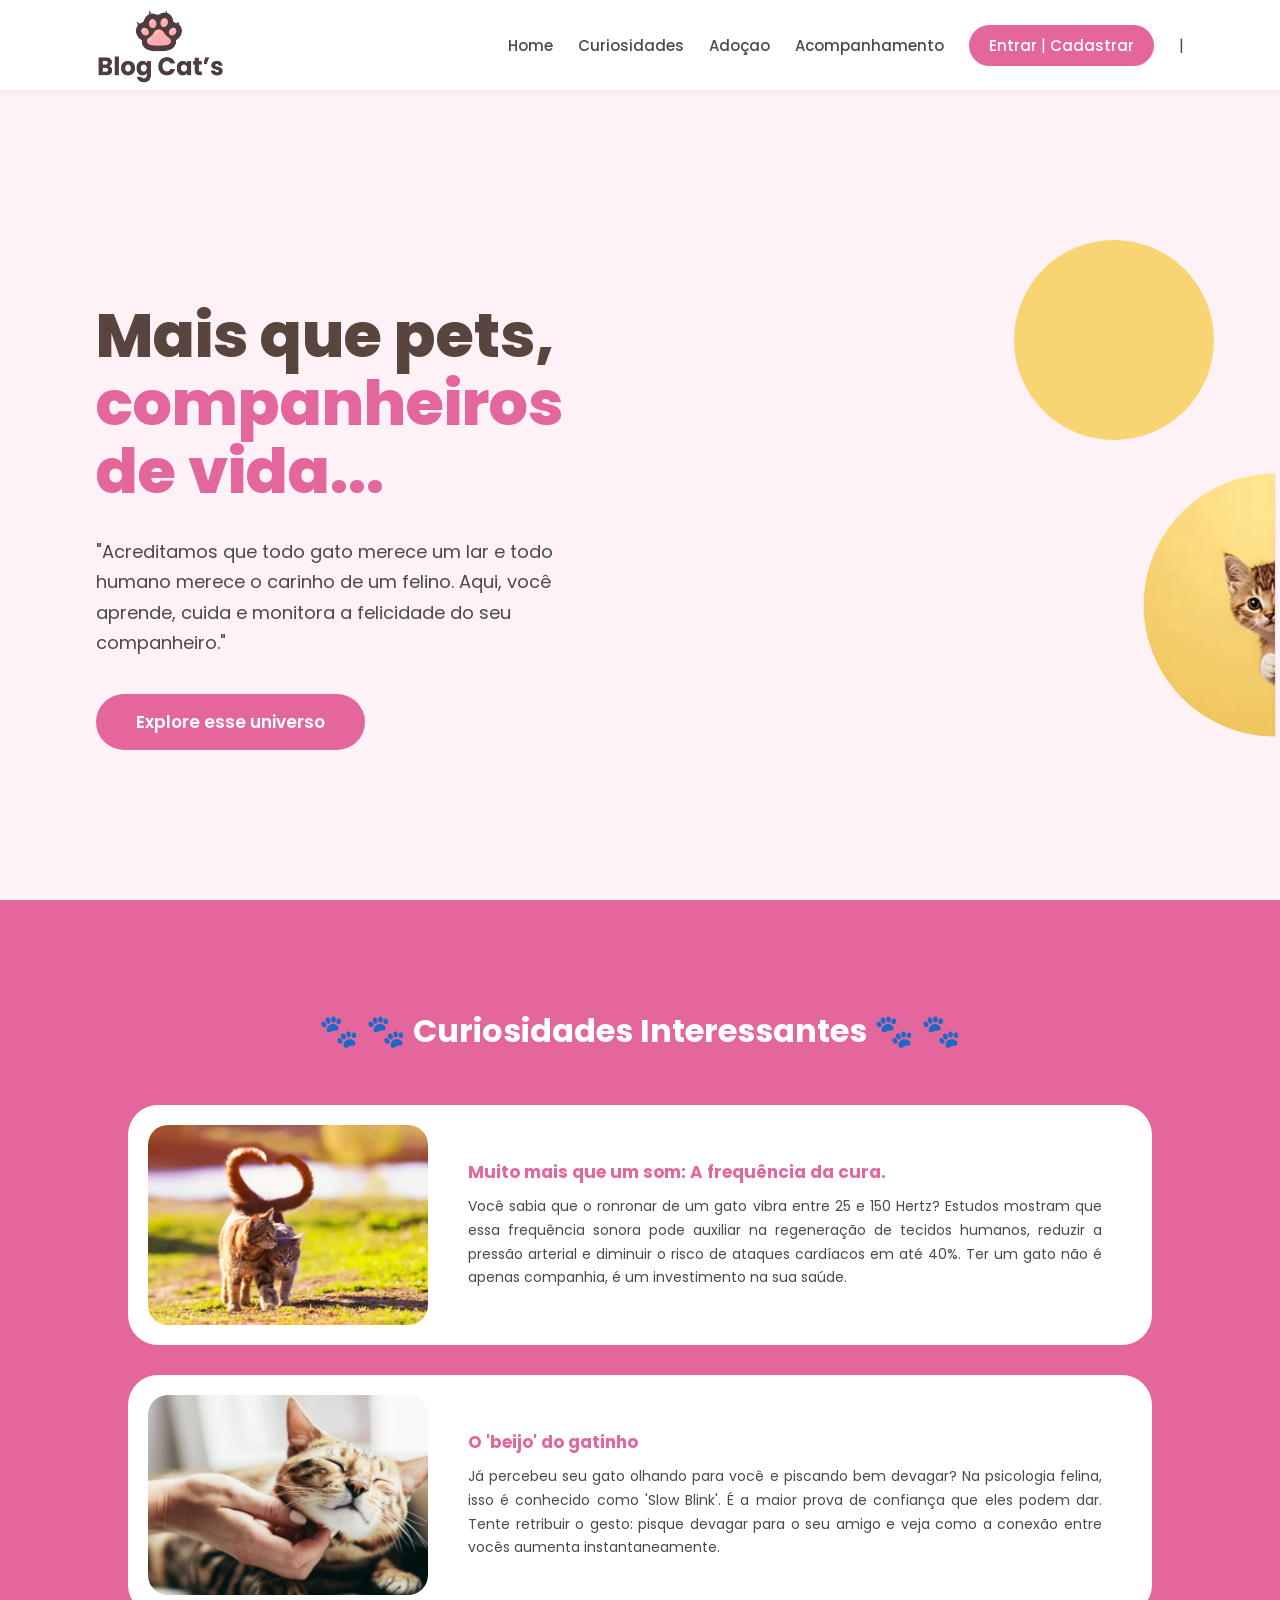
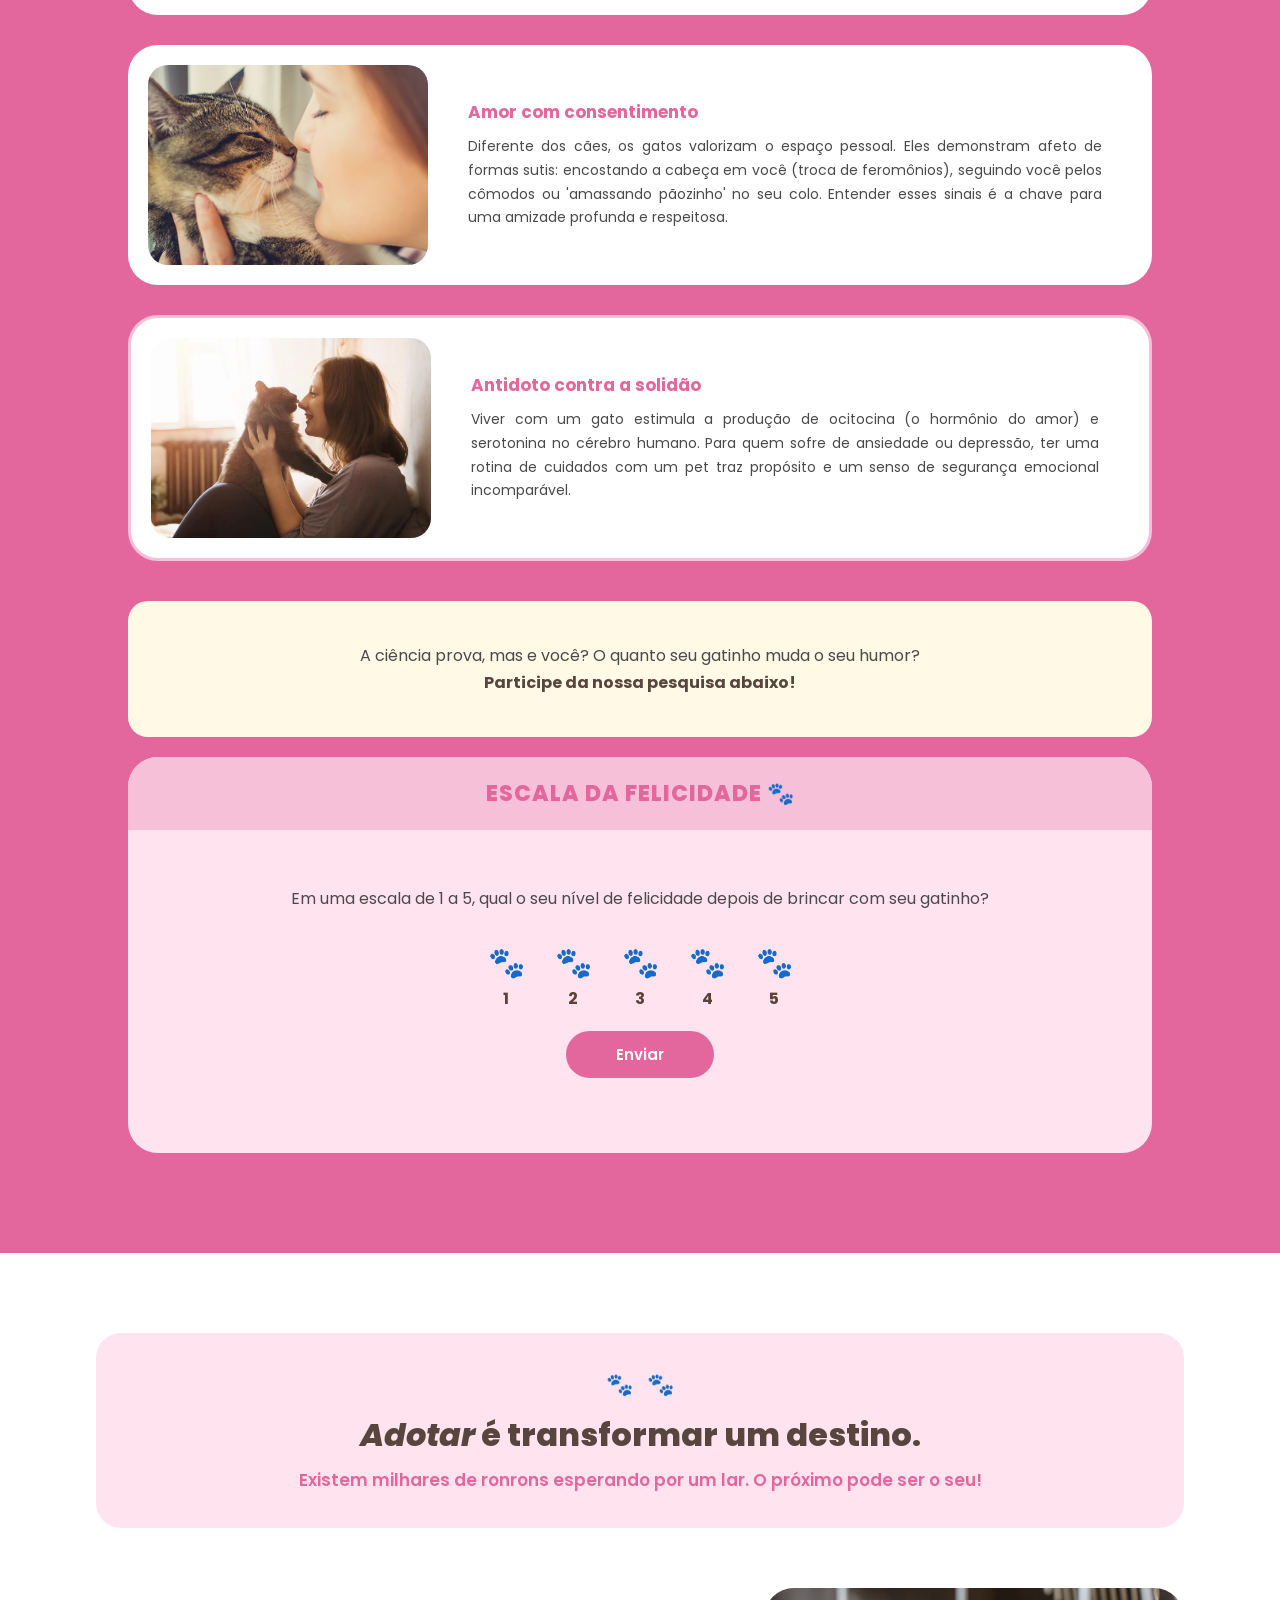
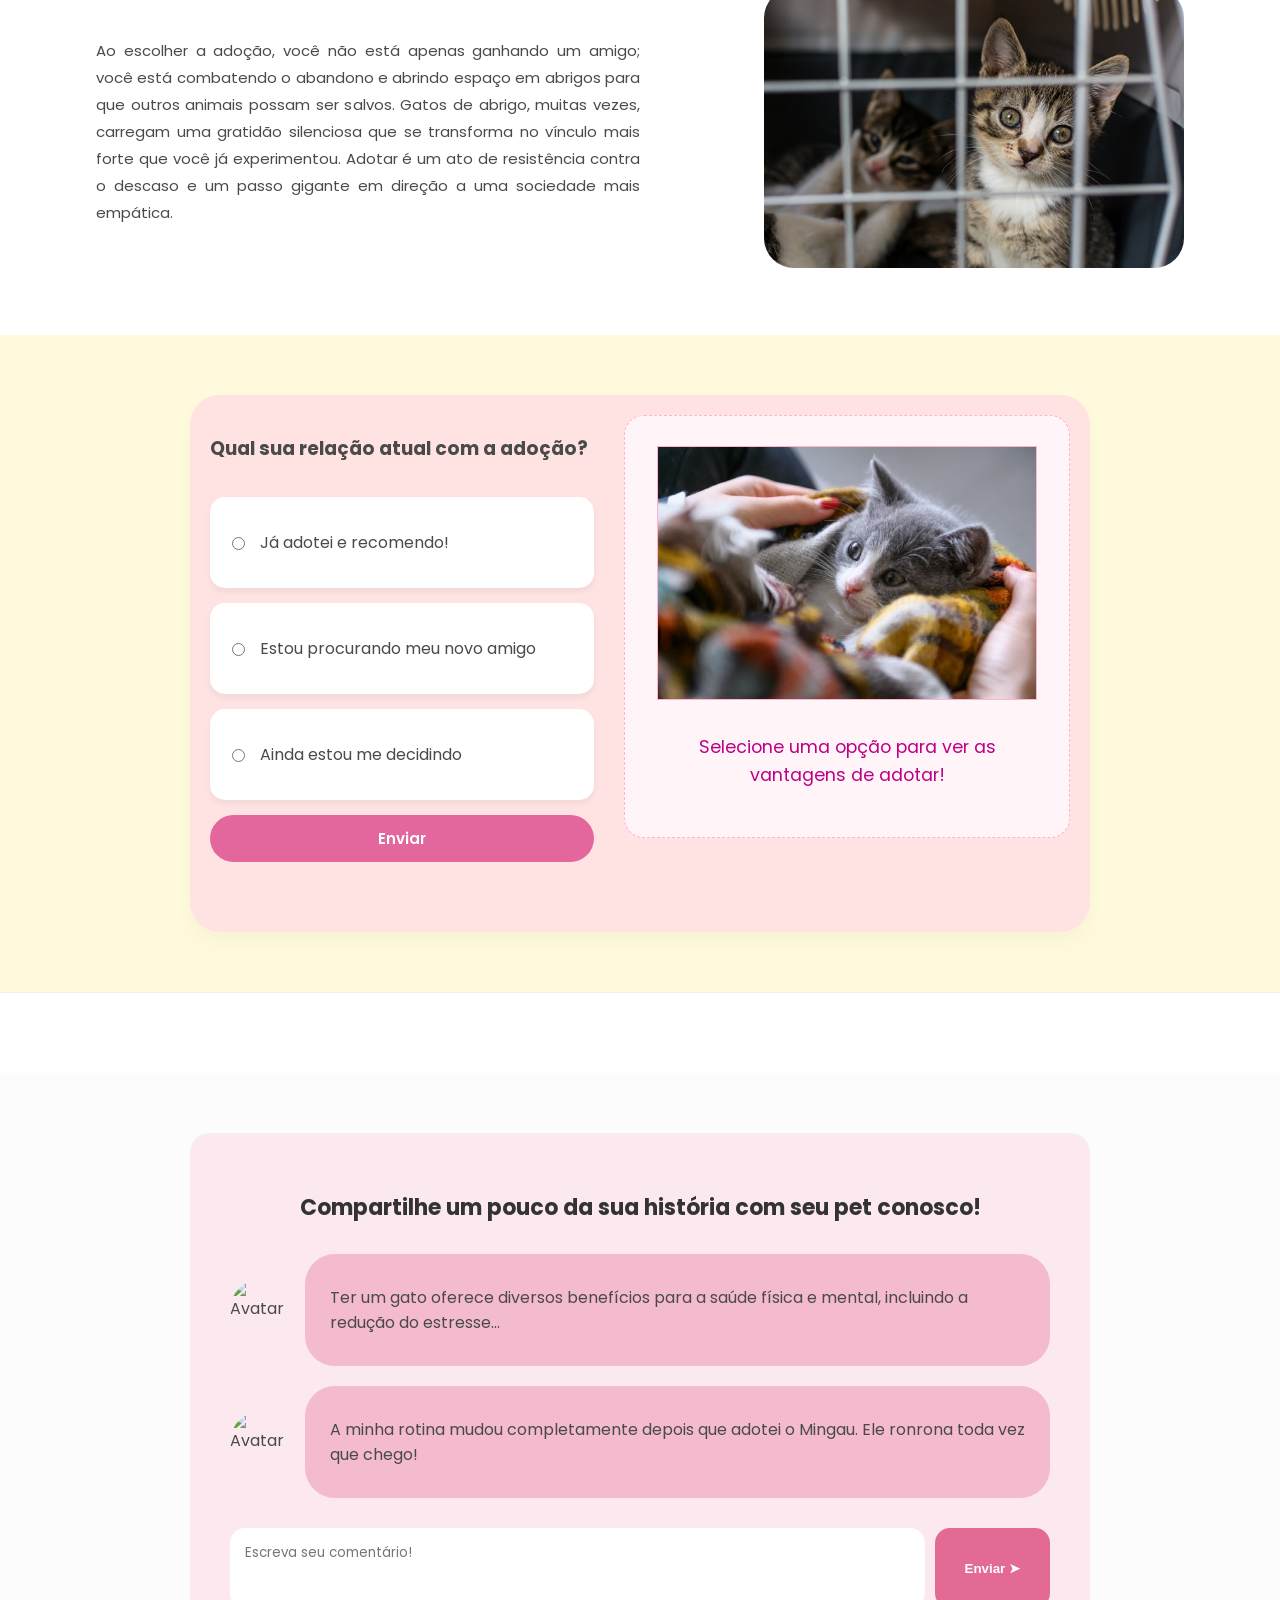
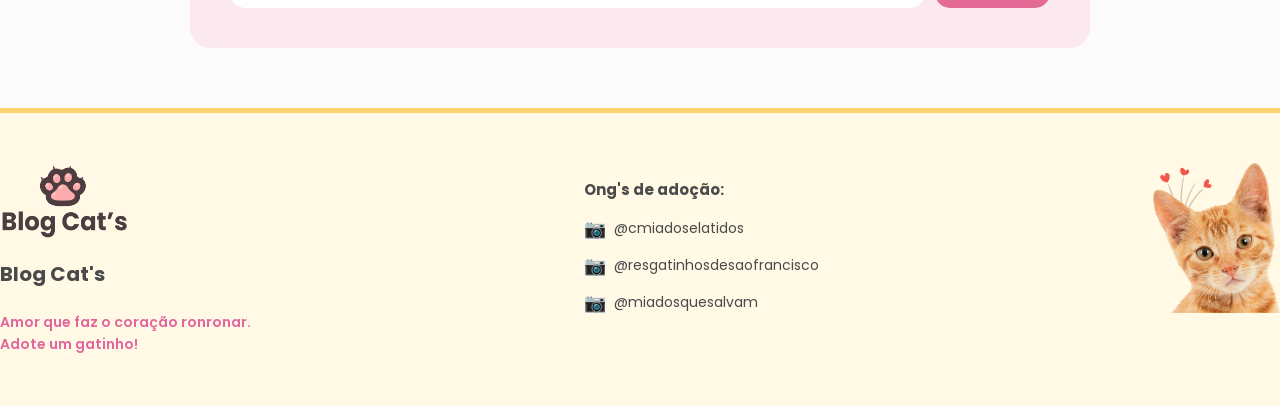
==== commit 03c25791: "subi tudo ate agora" ====
--- a/public/index.html
+++ b/public/index.html
@@ -20,20 +20,19 @@
             </div>
             <ul class="navbar">
                 <li><a href="index.html" class="agora">Home</a></li>
-                <li><a href="#">Curiosidades</a></li>
-                <li><a href="#">Adoçao</a></li>
-                <li><a href="#">Acompanhamento</a></li>
+                <li><a href="#curiosidades">Curiosidades</a></li>
+                <li><a href="#adocao">Adoçao</a></li>
+                <li><a href="#" onclick="redirecionarDashboard()">Acompanhamento</a></li>
                 <li id="li_deslogado" class="btn-grupo-auth">
                     <a href="login.html">Entrar</a>
                     <span>|</span>
                     <a href="cadastro.html">Cadastrar</a>
                 </li>
-                    <span>|</span>
+                <span>|</span>
                 <li id="li_logado" class="texto-logado" style="display: none;">
                     <span>Olá, <b id="b_usuario"></b>!</span>
-                    
                 </li>
-            </ul>
+                <a href="#" id="btn_sair" onclick="limparSessao()" class="btn-sair" style="display: none;">Sair ➤</a>            </ul>
         </div>
     </div>
 
@@ -142,7 +141,8 @@
                             <span class="patinha-num">5</span>
                         </label>
                     </div>
-                    <button class="btn-enviar">Enviar</button>
+                    <button class="btn-enviar" onclick="enviarFelicidade()">Enviar</button>
+                    <div id="mensagem_feedback" class="feedback-msg"></div>
                 </div>
             </div>
 
@@ -151,6 +151,7 @@
 
     <!-- ===== ADOÇÃO ===== -->
     <section id="adocao" class="section-adocao">
+
 
         <!-- Box título destaque -->
         <div class="container">
@@ -177,19 +178,50 @@
             </div>
         </div>
 
-        <!-- Box Pesquisa -->
-        <div class="container">
-            <div class="box-pesquisa">
-                <h3>Qual sua relação atual com a adoção?</h3>
-                <div class="opcoes-pesquisa">
-                    <label><input type="radio" name="adocao" value="ja_adotei"> Já adotei e recomendo!</label>
-                    <label><input type="radio" name="adocao" value="procurando"> Estou procurando meu novo amigo</label>
-                    <label><input type="radio" name="adocao" value="decidindo"> Ainda estou me decidindo</label>
-                </div>
-                <button class="btn-enviar">Enviar</button>
-            </div>
-        </div>
-
+        <section id="secao_adocao" class="fundo-destaque">
+            <div class="adocao-container">
+                <div class="adocao-opcoes">
+                    <h3>Qual sua relação atual com a adoção?</h3>
+
+                    <label class="opcao-card">
+                        <input type="radio" name="resposta_adocao" value="recomendo" onchange="mudarTexto(this.value)">
+                        <div class="card-conteudo">
+                            <span class="dot"></span>
+                            <p>Já adotei e recomendo!</p>
+                        </div>
+                    </label>
+
+                    <label class="opcao-card">
+                        <input type="radio" name="resposta_adocao" value="procurando" onchange="mudarTexto(this.value)">
+                        <div class="card-conteudo">
+                            <span class="dot"></span>
+                            <p>Estou procurando meu novo amigo</p>
+                        </div>
+                    </label>
+
+                    <label class="opcao-card">
+                        <input type="radio" name="resposta_adocao" value="decidindo" onchange="mudarTexto(this.value)">
+                        <div class="card-conteudo">
+                            <span class="dot"></span>
+                            <p>Ainda estou me decidindo</p>
+                        </div>
+                    </label>
+
+                    <button onclick="enviarAdocao()" class="btn-enviar">Enviar</button>
+                    <div id="mensagem_feedback_adocao" class="feedback-msg"></div>
+                </div>
+
+                <div class="adocao-info" id="painel_info">
+                    <div class="info-placeholder">
+                        <img src="assets/imgs/adocao.jpg" alt="Gatinho fofo" id="foto_gatinho">
+
+                        <p id="texto_vantagem" class="info-texto">
+                            Selecione uma opção para ver as vantagens de adotar!
+                        </p>
+                    </div>
+                </div>
+            </div>
+        </section>
     </section>
 
     <section id="comentarios" class="section-comentarios">
@@ -265,9 +297,19 @@
             { id: 'adocao', link: navLinks[2] },
         ];
 
+
         function atualizarNavAtivo() {
+            var path = window.location.pathname;
+            var pagina = path.split("/").pop();
             const scrollY = window.scrollY;
             let ativoAtual = navLinks[0]; // padrão: Home
+
+            // Exemplo de como proteger o código:
+            var elementoMural = document.getElementById("nav_mural");
+
+            if (elementoMural != null) {
+                elementoMural.classList.add("active");
+            }
 
             secoes.forEach(({ id, link }) => {
                 const secao = document.getElementById(id);
@@ -276,11 +318,16 @@
                 }
             });
 
-            navLinks.forEach(link => link.classList.remove('ativo'));
-            ativoAtual.classList.add('ativo');
-        }
-
-        // 1. Criamos a função
+            navLinks.forEach(link => {
+                if (link) link.classList.remove('ativo');
+            });
+            // SÓ adiciona a classe se ativoAtual existir e for um objeto HTML
+            if (ativoAtual && typeof ativoAtual === 'object') {
+                ativoAtual.classList.add('ativo');
+            }
+        }
+
+        // Função logar usuário
         function verificarSessao() {
             // 2. Tentamos ler o nome que salvamos no login
             var nome = sessionStorage.NOME_USUARIO;
@@ -290,31 +337,167 @@
             var liDeslogado = document.getElementById("li_deslogado");
             var liLogado = document.getElementById("li_logado");
             var b_usuario = document.getElementById("b_usuario");
+            var btnSair = document.getElementById("btn_sair");
 
             // 4. A Lógica: Se o nome existir (pessoa logou)...
             if (email != null && nome != null) {
                 if (liDeslogado) liDeslogado.style.display = "none";
                 if (liLogado) liLogado.style.display = "flex"; // Use flex para manter o alinhamento rosa
-                if (b_usuario) b_usuario.innerHTML = nome ;
+                if (b_usuario) b_usuario.innerHTML = nome;
+                if(btnSair) btnSair.style.display = "block";
             } else {
                 if (liDeslogado) liDeslogado.style.display = "block";
                 if (liLogado) liLogado.style.display = "none";
+                if(btnSair) btnSair.style.display = "none";
             }
         }
 
         verificarSessao();
 
+        function redirecionarDashboard() {
+
+            const idUsuario = sessionStorage.ID_USUARIO;
+
+            if (!idUsuario) {
+                window.location = "login.html";
+                return;
+            }
+            const temPet = sessionStorage.TEM_PET;
+
+            if (temPet == 1) {
+                window.location = "dashboardPet.html";
+            } else {
+                window.location = "dashboardSemPet.html";
+            }
+        }
+
+        function limparSessao() {
+            // 1. Remove todas as informações do usuário salvas na sessão do navegador
+            sessionStorage.clear();
+            // Ajuste o caminho ("login.html") de acordo com o nome da sua página real
+            window.location.href = "login.html";
+        }
+
+
+        // Função enviar o formulário de felicidade
+        function enviarFelicidade() {
+            var feedback = document.getElementById("mensagem_feedback");
+            var selecionado = document.querySelector('input[name="felicidade"]:checked');
+
+            // Validação básica: se não selecionou nada, avisamos
+            if (selecionado == null) {
+                feedback.innerHTML = `<span style="color:red;">Selecione uma patinha para enviar!</span>`;
+                return;
+            }
+            var valorFelicidade = selecionado.value;
+            console.log("Valor capturado: " + valorFelicidade);
+
+
+            // Se não houver ninguém logado, idUsuario será null
+            var idUsuario = sessionStorage.ID_USUARIO || null;
+            var idFormulario = 1; // ID do formulário de felicidade no seu banco
+
+            fetch("/formularios/cadastrarResposta", {
+                method: "POST",
+                headers: { "Content-Type": "application/json" },
+                body: JSON.stringify({
+                    valorServer: valorFelicidade,
+                    idUsuarioServer: idUsuario,
+                    idFormularioServer: idFormulario
+                })
+            }).then(function (resposta) {
+                if (resposta.ok) {
+                    // Feedback visual de que funcionou
+                    feedback.innerHTML = `<span style="color:green;">Obrigada por compartilhar sua felicidade!</span>`;
+                    // Aqui você pode esconder o formulário ou mostrar uma mensagem de agradecimento
+                } else {
+                    console.error("Erro ao enviar resposta");
+                }
+            });
+        }
+
+        function enviarAdocao() {
+            var feedback = document.getElementById("mensagem_feedback_adocao");
+
+            // Captura o rádio selecionado que tem o name "resposta_adocao"
+            var rádioSelecionado = document.querySelector('input[name="resposta_adocao"]:checked');
+
+            // Validação para o usuário não enviar o formulário em branco
+            if (rádioSelecionado == null) {
+                feedback.innerHTML = `<span style="color:red;">Por favor, selecione uma opção antes de enviar!🐾</span>`;
+                feedback.className = "feedback-msg erro";
+                return; // Para a execução aqui se não tiver nada selecionado
+            }
+
+            // Se não houver ninguém logado, idUsuario será null
+            var idUsuario = sessionStorage.ID_USUARIO || null;
+            var idFormulario = 2; // ID do formulário de felicidade no seu banco
+            var valorAdocao = rádioSelecionado.value;
+
+            console.log("Valor capturado da adoção:", valorAdocao);
+
+            // Faz o envio para a MESMA rota do formulário de felicidade
+            fetch("/formularios/cadastrarResposta", {
+                method: "POST",
+                headers: {
+                    "Content-Type": "application/json"
+                },
+                body: JSON.stringify({
+                    valorServer: valorAdocao,
+                    idUsuarioServer: idUsuario,
+                    idFormularioServer: idFormulario // Mudamos para 2 porque este é o formulário de adoção!
+                })
+            }).then(function (resposta) {
+                if (resposta.ok) {
+                    feedback.innerHTML = `<span style="color:green;">Resposta enviada com sucesso!❤️</span>`;
+                    feedback.className = "feedback-msg sucesso";
+
+                    // Opcional: Limpa a mensagem depois de 3 segundos
+                    setTimeout(() => { feedback.innerHTML = ""; }, 3000);
+                } else {
+                    throw ("Erro ao cadastrar resposta de adoção!");
+                }
+            }).catch(function (erro) {
+                console.log("#ERRO:", erro);
+                feedback.innerHTML = "Erro ao enviar. Tente novamente.";
+                feedback.className = "feedback-msg erro";
+            });
+        }
+
+        // Objeto com os textos das vantagens da adoção
+        const vantagens = {
+            "recomendo": "Que alegria! Gatos adotados criam laços únicos de gratidão. Continue espalhando essa ideia! 🐾",
+            "procurando": "Dica: Gatos pretos são os que mais esperam por um lar nas ONGs. Que tal dar uma chance para uma panterinha?",
+            "decidindo": "Sabia que adotar um gato adulto é ótimo? Eles já têm a personalidade calma e não fazem tanta bagunça!"
+        };
+
+        function mudarTexto(valor) {
+            // Buscamos apenas o elemento de texto, deixando a foto em paz
+            var elementoTexto = document.getElementById("texto_vantagem");
+
+            if (elementoTexto != null) {
+                // Altera apenas o texto interno
+                elementoTexto.innerHTML = vantagens[valor];
+
+                // Opcional: Reaplica a animação de surgimento sutil caso queira
+                elementoTexto.style.animation = 'none';
+                elementoTexto.offsetHeight; /* truque para resetar a animação no navegador */
+                elementoTexto.style.animation = 'fadeIn 0.5s ease-in';
+            }
+        }
+
         function publicar() {
+            var feedback = document.getElementById("mensagem_feedback");
             var idUsuario = sessionStorage.ID_USUARIO; // Variável padrão do web-data-viz
             var comentario = textarea_comentario.value;
 
             if (comentario == "") {
-                alert("Escreva um comentário para enviar!");
+                feedback.innerHTML = `<span style="color:red;">Escreva um comentário para enviar</span>`;
                 return;
             }
 
             if (idUsuario == undefined) {
-                alert("Você precisa estar logado para comentar! Redirecionando para o cadastro...");
+                feedback.innerHTML = `<span style="color:red;">Cadastre-se para comentar!</span>`;
                 window.location.href = "cadastro.html";
                 return;
             }
--- a/public/css/estilo.css
+++ b/public/css/estilo.css
@@ -55,12 +55,6 @@
     width: 130px;
 }
 
-.titulo {
-    color: var(--marrom);
-    font-weight: 800;
-    font-size: 22px;
-    margin: 0;
-}
 
 /* Navbar */
 .navbar {
@@ -91,12 +85,6 @@
     color: var(--texto);
     padding: 6px 18px;
     border-radius: 20px;
-}
-
-/* Separador | */
-.navbar li.separador {
-    color: #ccc;
-    font-weight: 300;
 }
 
 /* Separador | */
@@ -381,45 +369,47 @@
 }
 
 /* Patinhas de votação */
-.patinhas-container {
-    display: flex;
-    justify-content: center;
-    gap: 30px;
-    margin-bottom: 30px;
-}
-
-.patinha-label {
-    display: flex;
-    flex-direction: column;
-    align-items: center;
-    cursor: pointer;
-    gap: 8px;
-}
-
+/* Esconde o círculo padrão do rádio, mas mantém ele funcional */
 .patinha-label input[type="radio"] {
     display: none;
-}
-
+    flex-direction: column; /* Ícone em cima, número embaixo */
+    align-items: center;
+}
+.patinhas-container {
+    display: flex;         /* Coloca os itens lado a lado */
+    justify-content: center; /* Centraliza o grupo no meio da tela */
+    align-items: center;     /* Alinha verticalmente */
+    gap: 30px;              /* Espaçamento entre cada patinha */
+    margin: 20px 0;         /* Espaço em cima e embaixo do grupo */
+}
+
+/* Estilo padrão da patinha (não selecionada) */
 .patinha-icone {
-    font-size: 40px;
-    opacity: 0.5;
-    transition: opacity 0.2s, transform 0.2s;
-}
-
+    font-size: 30px;
+    cursor: pointer;
+    transition: transform 0.2s, color 0.2s;
+    display: block;
+    color: #ccc; /* Cor cinza quando não selecionada */
+}
+
+/* Efeito de Hover: aumenta um pouco quando passa o mouse */
+.patinha-label:hover .patinha-icone {
+    transform: scale(1.2);
+    color: var(--rosa-forte); /* Usa a variável que você já tem */
+}
+
+/* O PULO DO GATO: Estilo quando o rádio está selecionado */
 .patinha-label input[type="radio"]:checked + .patinha-icone {
-    opacity: 1;
-    transform: scale(1.2);
-}
-
-.patinha-label:hover .patinha-icone {
-    opacity: 0.85;
-    transform: scale(1.1);
-}
-
+    color: var(--rosa-forte); /* Fica rosa */
+    transform: scale(1.6);     /* Fica um pouco maior */
+    filter: drop-shadow(0px 0px 5px rgba(207, 79, 136, 0.5)); /* Brilho suave */
+}
+
+/* Estilo do número embaixo da patinha */
 .patinha-num {
-    font-size: 13px;
-    font-weight: 600;
-    color: var(--texto);
+    display: block;
+    font-weight: bold;
+    color: #5D4037; /* Marrom para combinar com o menu */
 }
 
 /* ===== BOTÃO ENVIAR (geral) ===== */
@@ -441,6 +431,13 @@
     transform: scale(1.03);
 }
 
+.feedback-msg {
+    margin-top: 15px;
+    font-weight: 600;
+    height: 20px; /* Reserva o espaço para não "pular" o layout */
+    text-align: center;
+}
+
 /* ===== ADOÇÃO ===== */
 .section-adocao {
     padding: 80px 0;
@@ -505,53 +502,108 @@
     object-fit: cover;
 }
 
-/* Box pesquisa (Qual sua relação com adoção) */
-.box-pesquisa {
-    background-color: var(--amarelo-suave);
-    border: 4px solid #d4c4cc;
+/* FORMULÁRIO DE ADOÇÃO */
+/* Container principal do formulário de adoção */
+.fundo-destaque {
+    background-color: #fffadc; /* Amarelo bem suave/creme */
+    padding: 60px 0;           /* Espaçamento para o conteúdo não grudar nas bordas */
+    width: 100%;               /* Garante que o fundo ocupe a largura toda */
+    border-bottom: 1px solid #F0F0F0; /* Linha sutil para separar da próxima seção */
+}
+
+/* Opcional: Se quiser que o card rosa interno continue branco para "saltar" do fundo amarelo */
+.adocao-container {
+    background-color: #ffe3e3; 
     border-radius: 30px;
-    padding: 40px 60px;
-    width: 100%;
-    text-align: center;
-}
-
-.box-pesquisa h3 {
-    font-size: 18px;
-    font-weight: 700;
-    color: var(--marrom);
-    margin-bottom: 25px;
-}
-
-.opcoes-pesquisa {
+    box-shadow: 0 10px 20px rgba(0,0,0,0.03); /* Sombra bem leve */
+}
+.adocao-container {
+    display: flex;
+    align-items: flex-start;
+    justify-content: space-between;
+    gap: 30px;
+    padding: 20px;
+    max-width: 900px;
+    margin: 0 auto;
+}
+
+/* Coluna da esquerda (Opções) */
+.adocao-opcoes {
+    flex: 1;
     display: flex;
     flex-direction: column;
-    align-items: flex-start;
-    width: fit-content;
-    margin: 0 auto 25px;
-    gap: 14px;
-}
-
-.opcoes-pesquisa label {
-    display: flex;
-    align-items: center;
-    gap: 12px;
-    font-size: 15px;
+    gap: 15px;
+}
+
+/* Estilização dos "Cards" de opção */
+.opcao-card {
+    display: flex;
+    align-items: center;
+    background-color: #ffffff; /* Fundo branco para destacar no card rosa */
+    border: 2px solid transparent;
+    border-radius: 15px;
+    padding: 15px;
     cursor: pointer;
-    background-color: var(--rosa-suave);
-    padding: 10px 25px;
+    transition: all 0.3s ease;
+    box-shadow: 0 4px 6px rgba(0,0,0,0.05);
+}
+
+.opcao-card:hover {
+    border-color: #ff6699; /* Cor rosa do seu tema */
+    transform: translateX(5px);
+}
+
+/* Quando o rádio estiver marcado, o card muda */
+.opcao-card input[type="radio"]:checked + .card-conteudo {
+    font-weight: bold;
+    color: #ff6699;
+}
+
+/* Esconde o rádio padrão, igual fizemos nas patinhas */
+.opcao-card input[type="radio"] {
+    margin-right: 15px;
+    accent-color: #ff6699; /* Cor da bolinha se decidir deixar visível */
+}
+
+/* Coluna da direita (Informativo) */
+.adocao-info {
+    flex: 1;
+    background-color: #fff5f8; /* Rosa bem clarinho */
     border-radius: 20px;
-    width: 360px;
-    transition: background-color 0.2s;
-}
-
-.opcoes-pesquisa label:hover {
-    background-color: var(--rosa-medio);
-}
-
-.opcoes-pesquisa input[type="radio"] {
-    accent-color: var(--rosa-forte);
-    width: 16px;
-    height: 16px;
+    padding: 30px;
+    min-height: 200px;
+    display: flex;
+    align-items: center;
+    justify-content: center;
+    text-align: center;
+    border: 1px dashed #ffb3cc;
+}
+
+.info-texto {
+    font-size: 1.1rem;
+    color: #bc0087;
+    line-height: 1.6;
+    animation: fadeIn 0.5s ease-in;
+}
+
+@keyframes fadeIn {
+    from { opacity: 0; transform: translateY(10px); }
+    to { opacity: 1; transform: translateY(0); }
+}
+/* Ajustando a imagem dentro do painel de informações */
+.adocao-info img {
+    max-width: 380px;    /* Define a largura máxima (ajuste conforme o gosto) */
+    height: auto;        /* Mantém a proporção da foto sem achatar */
+    margin-bottom: 15px; /* Espaço entre a foto e o texto */
+    border: 1px solid #ffb3cc; /* Uma bordinha rosa para dar um charme */
+}
+
+/* Container do texto e imagem para ficarem centralizados */
+.info-placeholder {
+    display: flex;
+    flex-direction: column;
+    align-items: center;
+    justify-content: center;
 }
 
 /* ===== FOOTER ===== */
